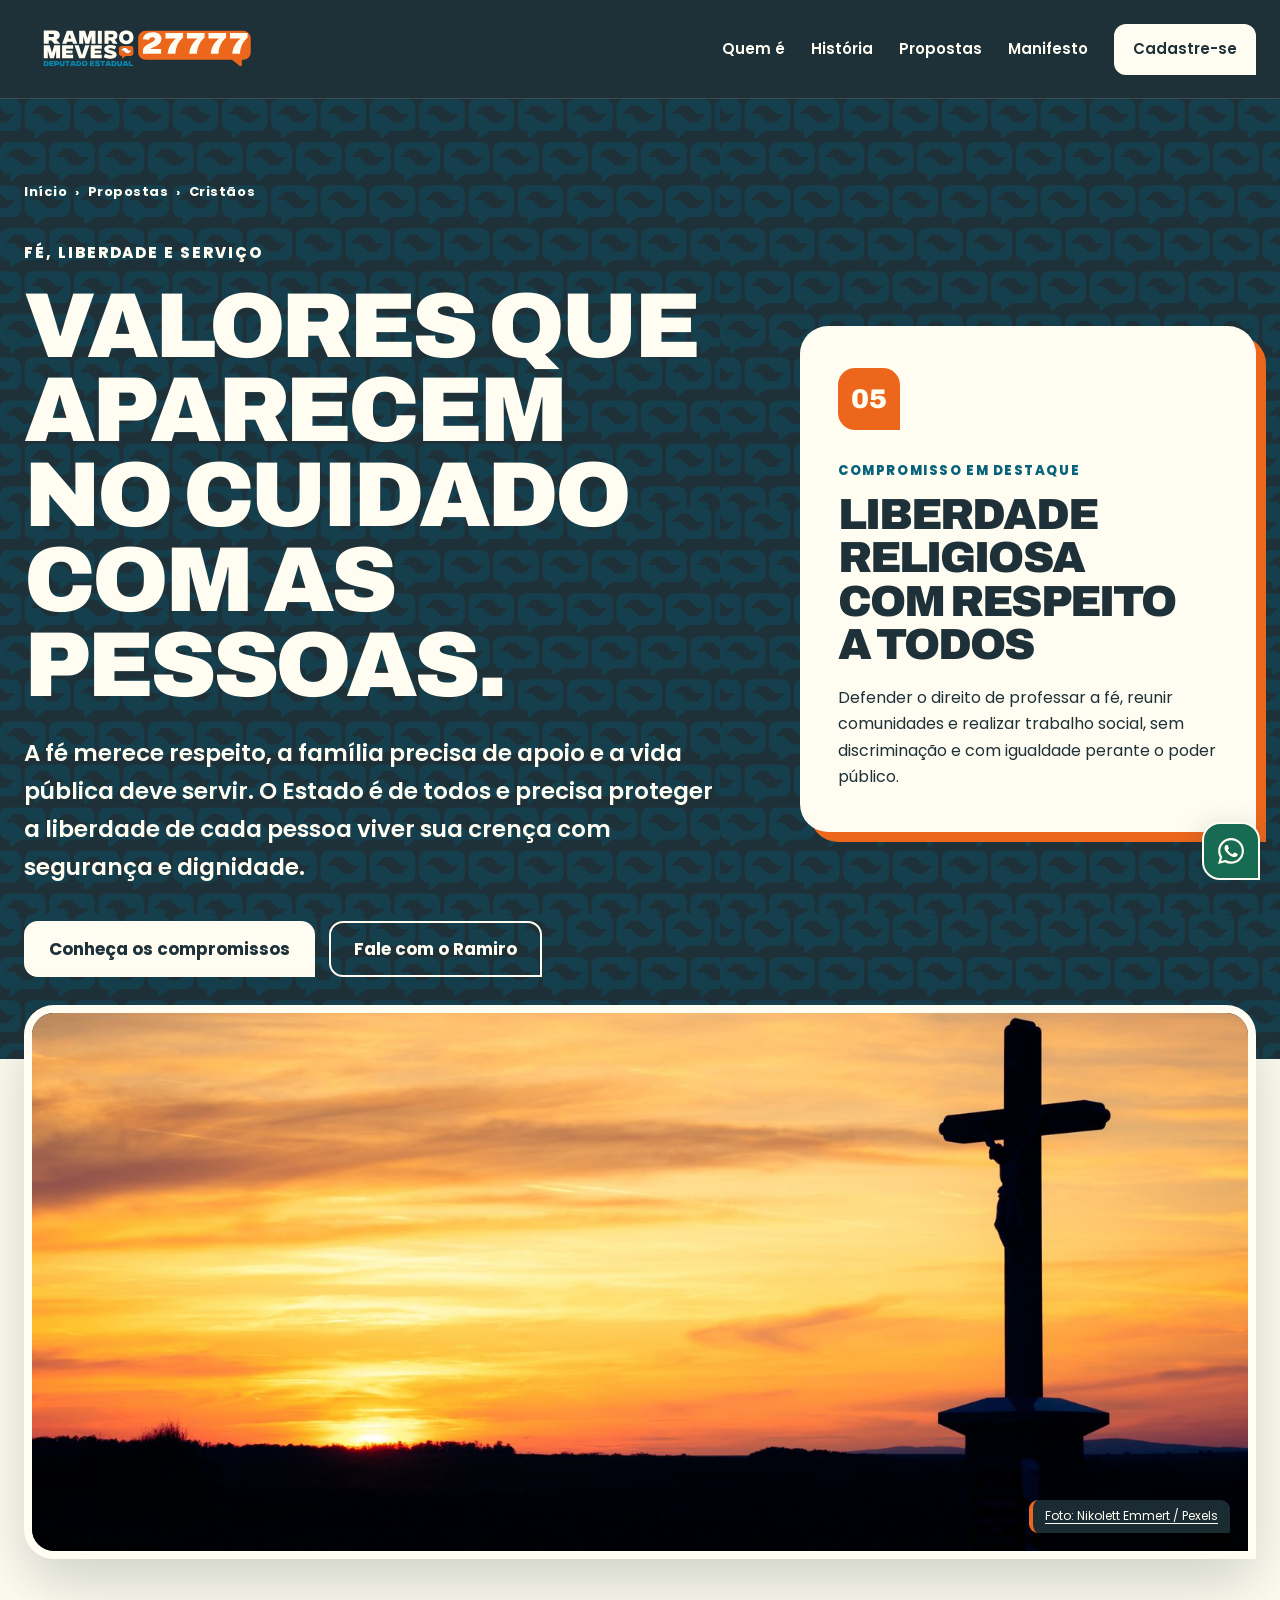
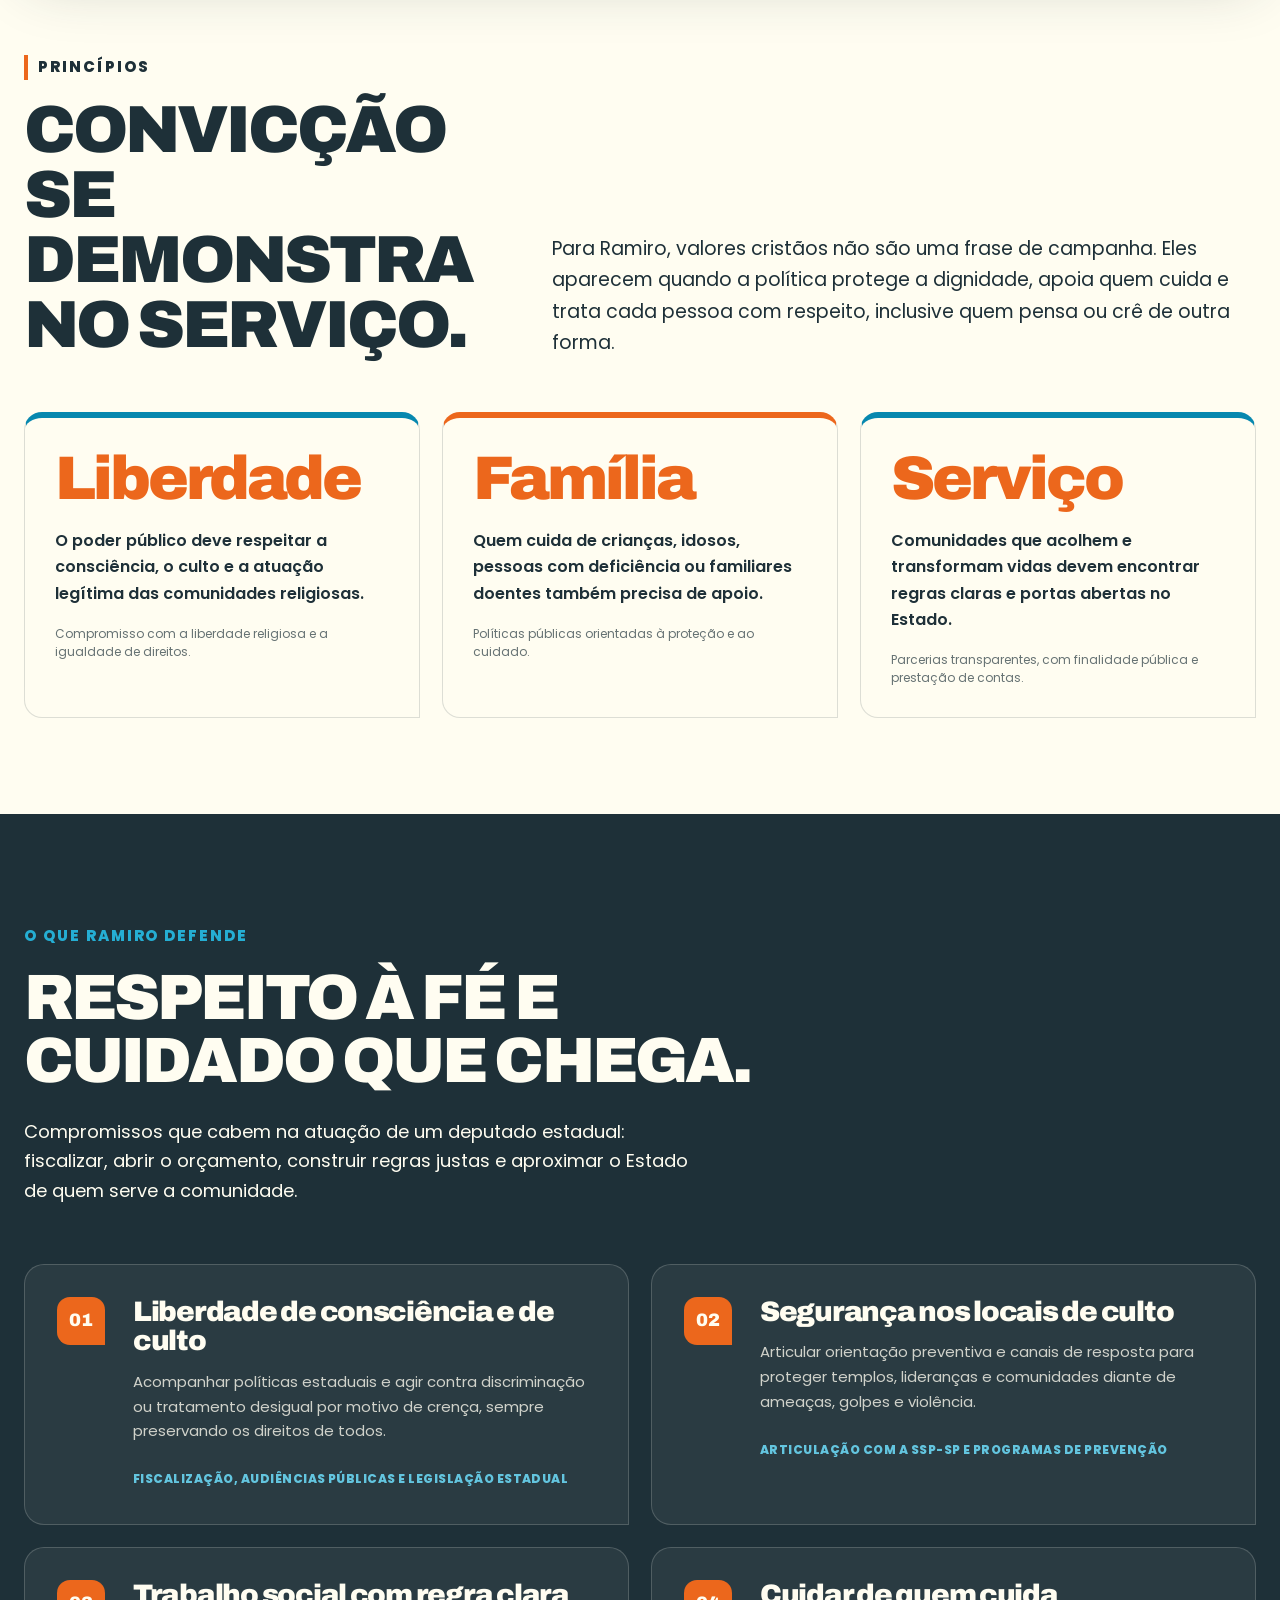
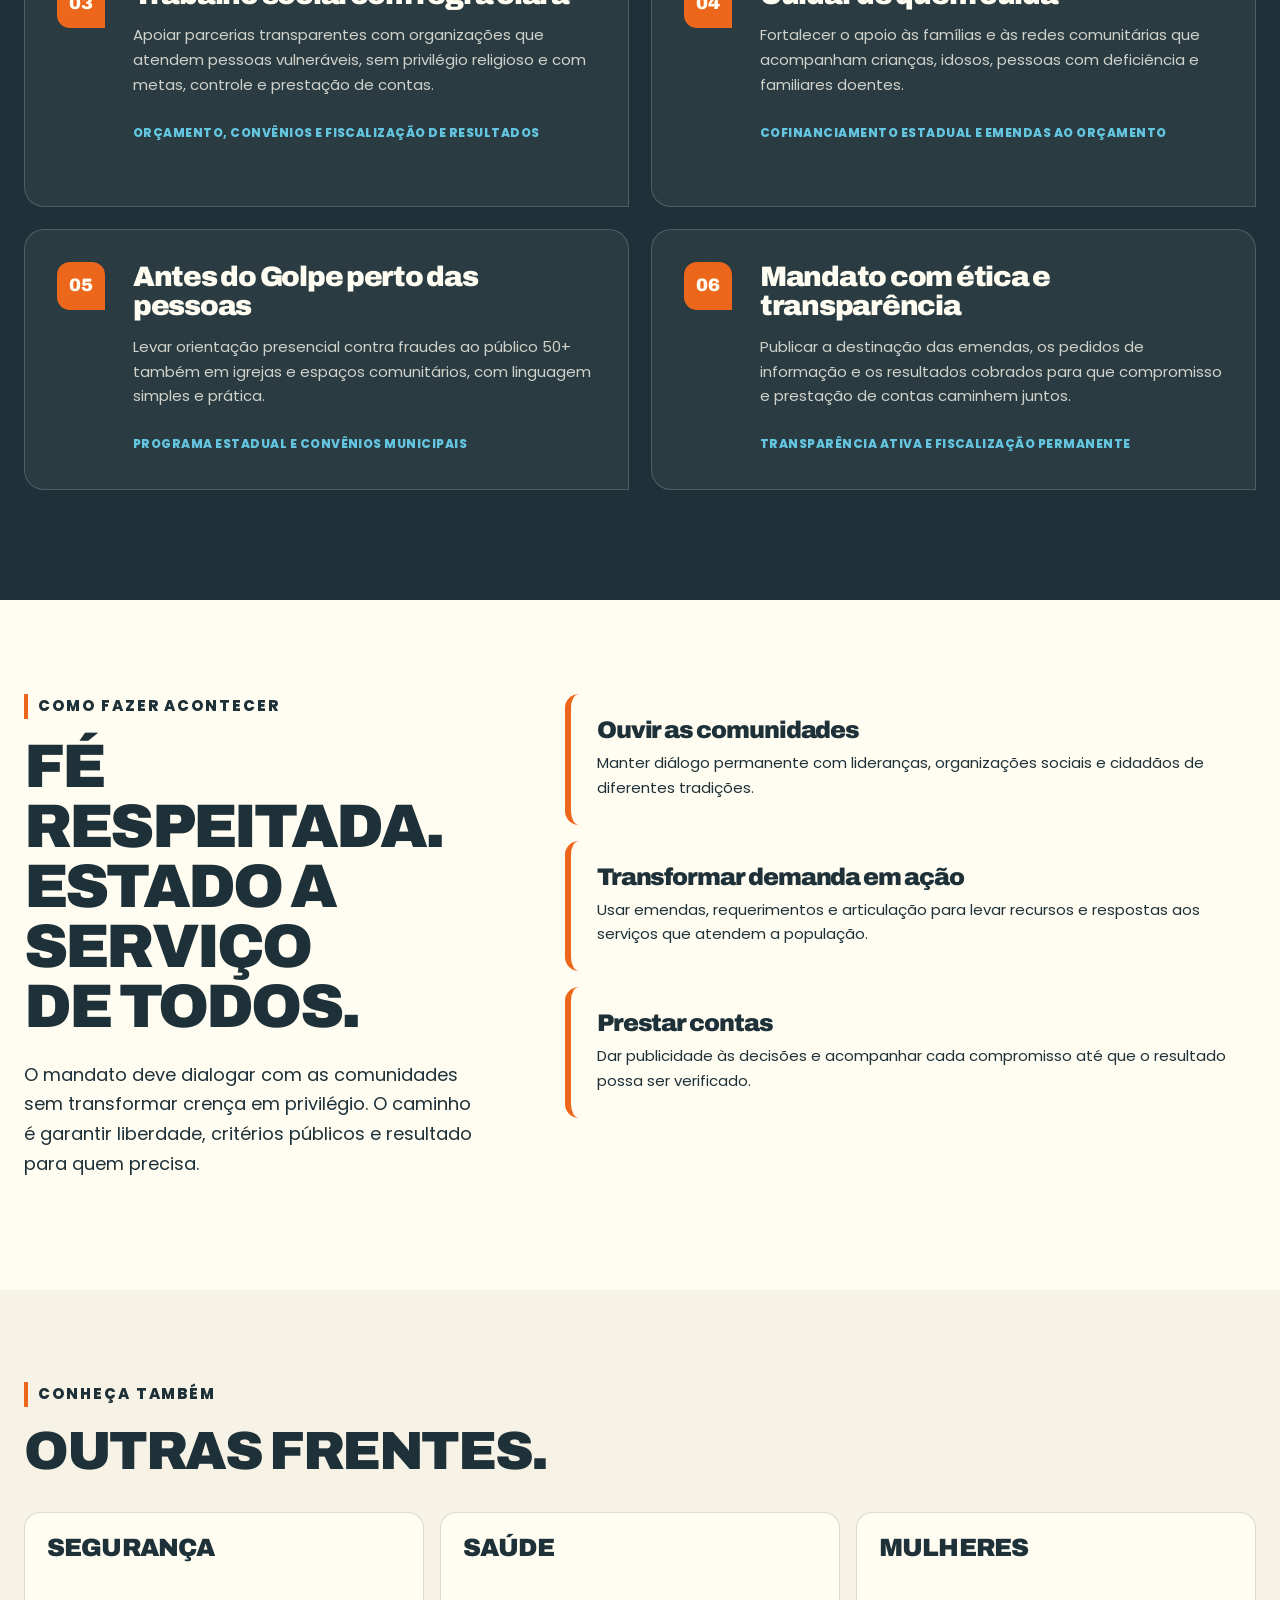
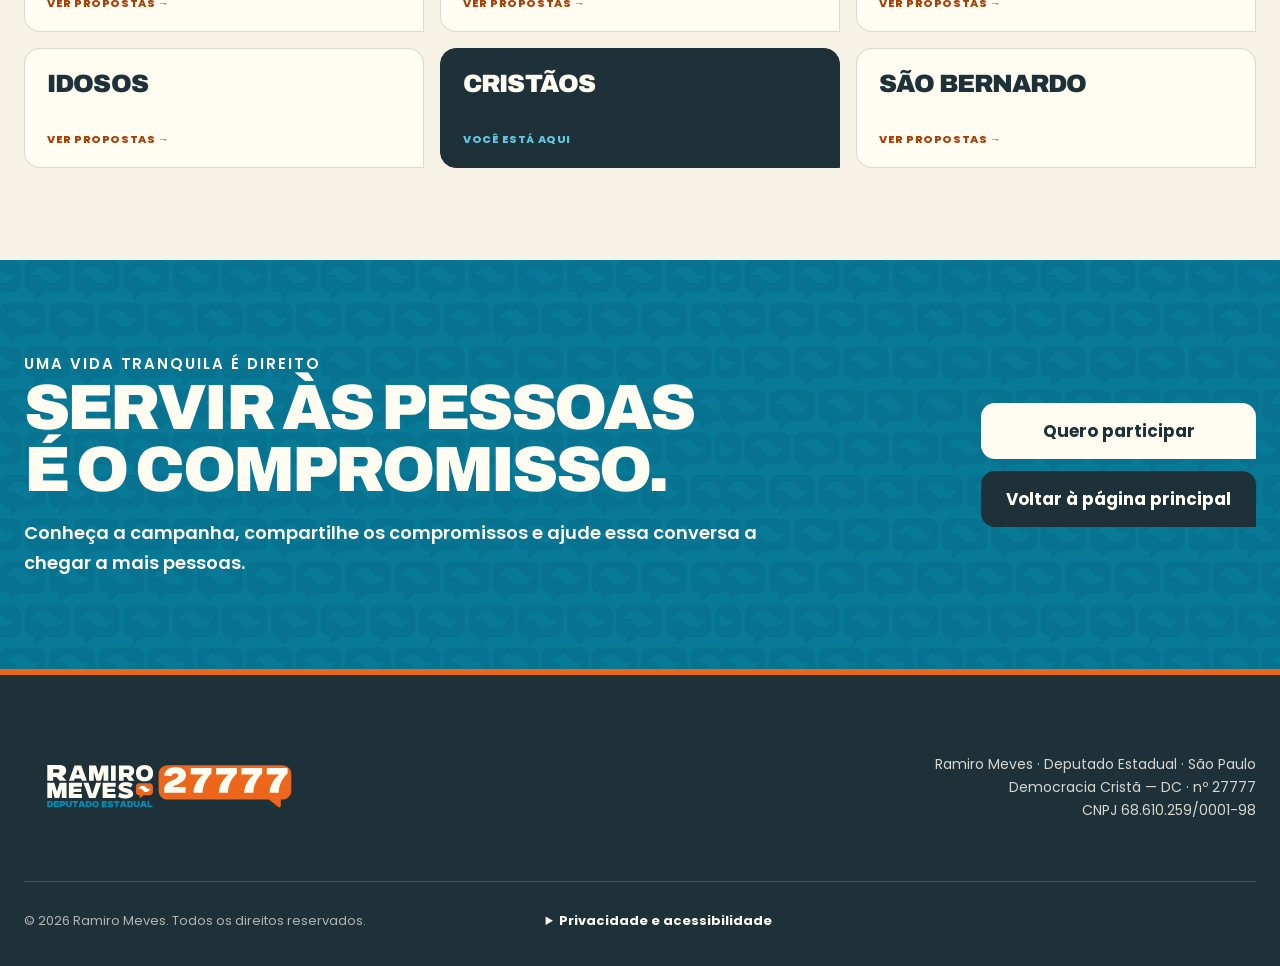
==== propostas/cristaos/index.html @ 78ecaa86 "feat: adiciona LPs tematicas com imagens" ====
<!DOCTYPE html>
<html lang="pt-BR" prefix="og: https://ogp.me/ns#">
<head>
  <meta charset="UTF-8">
  <meta name="viewport" content="width=device-width, initial-scale=1, viewport-fit=cover">
  <meta name="theme-color" content="#1E3038">

  <!-- Google Tag Manager -->
  <script>(function(w,d,s,l,i){w[l]=w[l]||[];w[l].push({'gtm.start':
  new Date().getTime(),event:'gtm.js'});var f=d.getElementsByTagName(s)[0],
  j=d.createElement(s),dl=l!='dataLayer'?'&l='+l:'';j.async=true;j.src=
  'https://www.googletagmanager.com/gtm.js?id='+i+dl;f.parentNode.insertBefore(j,f);
  })(window,document,'script','dataLayer','GTM-N5C7SF65');</script>
  <!-- End Google Tag Manager -->

  <title>Cristãos | Valores e propostas de Ramiro Meves 27777</title>
  <meta name="description" content="Conheça os compromissos de Ramiro Meves com a liberdade religiosa, a família, o trabalho social e uma vida pública guiada pelo serviço.">
  <meta name="author" content="Ramiro Meves">
  <meta name="robots" content="index, follow">
  <link rel="canonical" href="https://www.ramiromeves.com.br/propostas/cristaos/">

  <meta property="og:type" content="website">
  <meta property="og:locale" content="pt_BR">
  <meta property="og:site_name" content="Ramiro Meves 27777">
  <meta property="og:title" content="Cristãos | Valores e propostas de Ramiro Meves 27777">
  <meta property="og:description" content="Liberdade religiosa, respeito às famílias e compromisso com quem mais precisa.">
  <meta property="og:url" content="https://www.ramiromeves.com.br/propostas/cristaos/">

  <meta name="twitter:card" content="summary">
  <meta name="twitter:title" content="Cristãos | Valores e propostas de Ramiro Meves 27777">
  <meta name="twitter:description" content="Liberdade religiosa, respeito às famílias e compromisso com quem mais precisa.">

  <link rel="icon" href="../../favicon.ico" sizes="any">
  <link rel="stylesheet" href="../../style.css">
</head>
<body>
  <!-- Google Tag Manager (noscript) -->
  <noscript><iframe src="https://www.googletagmanager.com/ns.html?id=GTM-N5C7SF65" height="0" width="0" style="display:none;visibility:hidden"></iframe></noscript>
  <!-- End Google Tag Manager (noscript) -->

  <a class="skip-link" href="#conteudo">Ir para o conteúdo</a>

  <header class="site-header" data-header>
    <div class="site-header__inner">
      <a href="../../" class="site-brand" aria-label="Ramiro Meves 27777 — início"><img src="../../assets/icons/logo-horizontal-01.svg" alt="Ramiro Meves, Deputado Estadual, 27777" width="1350" height="540"></a>
      <nav class="site-nav" id="menu" aria-label="Navegação principal"><a href="../../#sobre">Quem é</a><a href="../../#trajetoria">História</a><a href="../../#propostas" aria-current="page">Propostas</a><a href="../../#manifesto">Manifesto</a><a class="site-nav__cta" href="../../#cadastro">Cadastre-se</a></nav>
      <button class="menu-toggle" type="button" aria-label="Abrir menu" aria-expanded="false" aria-controls="menu" data-menu-toggle><img src="../../assets/icons/menu.svg" alt="" width="24" height="24"></button>
    </div>
  </header>

  <main id="conteudo">
    <section class="topic-hero topic-hero--faith" aria-labelledby="page-title">
      <div class="topic-hero__inner">
        <div data-reveal>
          <nav class="breadcrumbs" aria-label="Navegação estrutural"><a href="../../">Início</a><span aria-hidden="true">›</span><a href="../../#propostas">Propostas</a><span aria-hidden="true">›</span><span aria-current="page">Cristãos</span></nav>
          <p class="eyebrow eyebrow--light">Fé, liberdade e serviço</p>
          <h1 id="page-title">Valores que aparecem no cuidado com as pessoas.</h1>
          <p class="topic-hero__lede">A fé merece respeito, a família precisa de apoio e a vida pública deve servir. O Estado é de todos e precisa proteger a liberdade de cada pessoa viver sua crença com segurança e dignidade.</p>
          <div class="topic-hero__actions"><a class="button button--cream" href="#propostas-do-tema">Conheça os compromissos</a><a class="button button--outline-light" href="https://wa.me/5511926202727?text=Ol%C3%A1%2C%20quero%20conhecer%20mais%20os%20compromissos%20do%20Ramiro%20com%20os%20crist%C3%A3os." target="_blank" rel="noopener">Fale com o Ramiro</a></div>
        </div>

        <aside class="topic-hero__featured" aria-label="Compromisso em destaque" data-reveal><span class="topic-hero__index">05</span><p class="topic-hero__featured-label">Compromisso em destaque</p><h2>Liberdade religiosa com respeito a todos</h2><p>Defender o direito de professar a fé, reunir comunidades e realizar trabalho social, sem discriminação e com igualdade perante o poder público.</p></aside>
      </div>
    </section>

    <section class="topic-photo" aria-label="Imagem sobre fé cristã">
      <figure class="topic-photo__frame" data-reveal>
        <img src="../../assets/images/lps/cristaos-cruz.jpg" alt="Silhueta de uma cruz simples diante do céu ao pôr do sol." width="1600" height="1067" loading="eager" fetchpriority="high" decoding="async">
        <figcaption><a href="https://www.pexels.com/photo/silhouette-of-a-cross-during-sunset-14166157/" target="_blank" rel="noopener">Foto: Nikolett Emmert / Pexels</a></figcaption>
      </figure>
    </section>

    <section class="topic-intro" aria-labelledby="principios-title">
      <div class="section-shell">
        <div class="topic-intro__heading" data-reveal><div><p class="eyebrow eyebrow--orange">Princípios</p><h2 id="principios-title">Convicção se demonstra no serviço.</h2></div><p>Para Ramiro, valores cristãos não são uma frase de campanha. Eles aparecem quando a política protege a dignidade, apoia quem cuida e trata cada pessoa com respeito, inclusive quem pensa ou crê de outra forma.</p></div>
        <div class="topic-facts">
          <article class="topic-fact" data-reveal><strong class="topic-fact__value">Liberdade</strong><p>O poder público deve respeitar a consciência, o culto e a atuação legítima das comunidades religiosas.</p><small>Compromisso com a liberdade religiosa e a igualdade de direitos.</small></article>
          <article class="topic-fact" data-reveal><strong class="topic-fact__value">Família</strong><p>Quem cuida de crianças, idosos, pessoas com deficiência ou familiares doentes também precisa de apoio.</p><small>Políticas públicas orientadas à proteção e ao cuidado.</small></article>
          <article class="topic-fact" data-reveal><strong class="topic-fact__value">Serviço</strong><p>Comunidades que acolhem e transformam vidas devem encontrar regras claras e portas abertas no Estado.</p><small>Parcerias transparentes, com finalidade pública e prestação de contas.</small></article>
        </div>
      </div>
    </section>

    <section class="topic-proposals" id="propostas-do-tema" aria-labelledby="propostas-title">
      <div class="section-shell">
        <div class="section-heading section-heading--light" data-reveal><p class="eyebrow eyebrow--blue">O que Ramiro defende</p><h2 id="propostas-title">Respeito à fé e cuidado que chega.</h2><p>Compromissos que cabem na atuação de um deputado estadual: fiscalizar, abrir o orçamento, construir regras justas e aproximar o Estado de quem serve a comunidade.</p></div>
        <ol class="topic-actions">
          <li class="topic-action" data-reveal><span class="topic-action__number">01</span><div><h3>Liberdade de consciência e de culto</h3><p>Acompanhar políticas estaduais e agir contra discriminação ou tratamento desigual por motivo de crença, sempre preservando os direitos de todos.</p><span class="topic-action__instrument">Fiscalização, audiências públicas e legislação estadual</span></div></li>
          <li class="topic-action" data-reveal><span class="topic-action__number">02</span><div><h3>Segurança nos locais de culto</h3><p>Articular orientação preventiva e canais de resposta para proteger templos, lideranças e comunidades diante de ameaças, golpes e violência.</p><span class="topic-action__instrument">Articulação com a SSP-SP e programas de prevenção</span></div></li>
          <li class="topic-action" data-reveal><span class="topic-action__number">03</span><div><h3>Trabalho social com regra clara</h3><p>Apoiar parcerias transparentes com organizações que atendem pessoas vulneráveis, sem privilégio religioso e com metas, controle e prestação de contas.</p><span class="topic-action__instrument">Orçamento, convênios e fiscalização de resultados</span></div></li>
          <li class="topic-action" data-reveal><span class="topic-action__number">04</span><div><h3>Cuidar de quem cuida</h3><p>Fortalecer o apoio às famílias e às redes comunitárias que acompanham crianças, idosos, pessoas com deficiência e familiares doentes.</p><span class="topic-action__instrument">Cofinanciamento estadual e emendas ao orçamento</span></div></li>
          <li class="topic-action" data-reveal><span class="topic-action__number">05</span><div><h3>Antes do Golpe perto das pessoas</h3><p>Levar orientação presencial contra fraudes ao público 50+ também em igrejas e espaços comunitários, com linguagem simples e prática.</p><span class="topic-action__instrument">Programa estadual e convênios municipais</span></div></li>
          <li class="topic-action" data-reveal><span class="topic-action__number">06</span><div><h3>Mandato com ética e transparência</h3><p>Publicar a destinação das emendas, os pedidos de informação e os resultados cobrados para que compromisso e prestação de contas caminhem juntos.</p><span class="topic-action__instrument">Transparência ativa e fiscalização permanente</span></div></li>
        </ol>
      </div>
    </section>

    <section class="topic-method" aria-labelledby="metodo-title">
      <div class="section-shell topic-method__grid">
        <div data-reveal><p class="eyebrow eyebrow--orange">Como fazer acontecer</p><h2 id="metodo-title">Fé respeitada. Estado a serviço de todos.</h2><p>O mandato deve dialogar com as comunidades sem transformar crença em privilégio. O caminho é garantir liberdade, critérios públicos e resultado para quem precisa.</p></div>
        <div class="topic-method__steps"><article data-reveal><h3>Ouvir as comunidades</h3><p>Manter diálogo permanente com lideranças, organizações sociais e cidadãos de diferentes tradições.</p></article><article data-reveal><h3>Transformar demanda em ação</h3><p>Usar emendas, requerimentos e articulação para levar recursos e respostas aos serviços que atendem a população.</p></article><article data-reveal><h3>Prestar contas</h3><p>Dar publicidade às decisões e acompanhar cada compromisso até que o resultado possa ser verificado.</p></article></div>
      </div>
    </section>

    <section class="topic-nav" aria-labelledby="outros-temas-title"><div class="section-shell"><div class="topic-nav__heading" data-reveal><div><p class="eyebrow eyebrow--orange">Conheça também</p><h2 id="outros-temas-title">Outras frentes.</h2></div></div><nav class="topic-nav__grid" aria-label="Outras páginas de propostas"><a href="../seguranca/">Segurança</a><a href="../saude/">Saúde</a><a href="../mulheres/">Mulheres</a><a href="../idosos/">Idosos</a><span class="topic-nav__current" aria-current="page">Cristãos</span><a href="../sao-bernardo/">São Bernardo</a></nav></div></section>

    <section class="topic-cta" aria-labelledby="cta-title"><div class="section-shell topic-cta__inner"><div data-reveal><p class="eyebrow eyebrow--light">Uma vida tranquila é direito</p><h2 id="cta-title">Servir às pessoas é o compromisso.</h2><p>Conheça a campanha, compartilhe os compromissos e ajude essa conversa a chegar a mais pessoas.</p></div><div class="topic-cta__actions" data-reveal><a class="button button--cream" href="../../#cadastro">Quero participar</a><a class="button button--outline-light" href="../../#propostas">Voltar à página principal</a></div></div></section>
  </main>

  <a class="whatsapp-float" href="https://wa.me/5511926202727?text=Ol%C3%A1%2C%20quero%20conhecer%20mais%20as%20propostas%20do%20Ramiro%20Meves." target="_blank" rel="noopener" aria-label="Falar com Ramiro Meves pelo WhatsApp"><img src="../../assets/icons/whatsapp-creme.svg" alt="" width="26" height="26"><span>Fale com o Ramiro</span></a>

  <footer class="site-footer"><div class="section-shell site-footer__top"><img src="../../assets/icons/logo-horizontal-01.svg" alt="Ramiro Meves 27777" width="1350" height="540" loading="lazy"><div><p>Ramiro Meves · Deputado Estadual · São Paulo</p><p>Democracia Cristã — DC · nº 27777</p><p>CNPJ 68.610.259/0001-98</p></div></div><div class="section-shell site-footer__bottom"><p>© <span data-year>2026</span> Ramiro Meves. Todos os direitos reservados.</p><details id="privacidade"><summary>Privacidade e acessibilidade</summary><p>Links de WhatsApp e redes sociais levam a serviços externos. Para falar com a campanha, corrigir seus dados ou pedir descadastro, escreva para <a href="mailto:contato@ramiromeves.com.br">contato@ramiromeves.com.br</a>.</p><p>O site foi desenvolvido para navegação por teclado, leitores de tela e ampliação de texto.</p></details></div></footer>

  <script src="../../script.js" defer></script>
</body>
</html>
---- style.css ----
@font-face {
  font-family: 'Archivo';
  src: url('assets/fonts/archivo-800-900-latin.woff2') format('woff2');
  font-weight: 800 900;
  font-style: normal;
  font-display: swap;
}

@font-face {
  font-family: 'Poppins';
  src: url('assets/fonts/poppins-400-latin.woff2') format('woff2');
  font-weight: 400;
  font-style: normal;
  font-display: swap;
}

@font-face {
  font-family: 'Poppins';
  src: url('assets/fonts/poppins-500-latin.woff2') format('woff2');
  font-weight: 500;
  font-style: normal;
  font-display: swap;
}

@font-face {
  font-family: 'Poppins';
  src: url('assets/fonts/poppins-600-latin.woff2') format('woff2');
  font-weight: 600;
  font-style: normal;
  font-display: swap;
}

@font-face {
  font-family: 'Poppins';
  src: url('assets/fonts/poppins-700-latin.woff2') format('woff2');
  font-weight: 700;
  font-style: normal;
  font-display: swap;
}

@font-face {
  font-family: 'Poppins';
  src: url('assets/fonts/poppins-800-latin.woff2') format('woff2');
  font-weight: 800;
  font-style: normal;
  font-display: swap;
}

:root {
  --orange: #EC671C;
  --blue: #0788AF;
  --slate: #1E3038;
  --cream: #FFFDF1;
  --white: #FFFDF1;
  --shell: 1240px;
  --header-height: 76px;
  --shadow-hard: 8px 8px 0 rgba(30, 48, 56, .12);
}

*,
*::before,
*::after {
  box-sizing: border-box;
}

html {
  scroll-behavior: smooth;
  scroll-padding-top: calc(var(--header-height) + 20px);
}

body {
  margin: 0;
  color: var(--slate);
  background: var(--cream);
  font-family: 'Poppins', system-ui, sans-serif;
  font-size: 18px;
  line-height: 1.65;
  -webkit-font-smoothing: antialiased;
  text-rendering: optimizeLegibility;
}

body.menu-open {
  overflow: hidden;
}

img {
  display: block;
  max-width: 100%;
  height: auto;
}

a {
  color: inherit;
  text-decoration: none;
}

button,
summary {
  font: inherit;
}

button,
a,
summary {
  -webkit-tap-highlight-color: transparent;
}

:focus-visible {
  outline: 3px solid var(--orange);
  outline-offset: 4px;
}

.skip-link {
  position: fixed;
  z-index: 1000;
  top: 12px;
  left: 12px;
  padding: 10px 16px;
  color: var(--cream);
  background: var(--slate);
  transform: translateY(-160%);
}

.skip-link:focus {
  transform: translateY(0);
}

.section-shell {
  width: min(100% - 48px, var(--shell));
  margin-inline: auto;
}

.section {
  padding-block: 112px;
}

h1,
h2,
h3,
p {
  margin-top: 0;
}

h1,
h2,
h3 {
  font-family: 'Archivo', sans-serif;
  font-weight: 900;
  letter-spacing: -.045em;
}

h2 {
  max-width: 880px;
  margin-bottom: 24px;
  font-size: clamp(42px, 5vw, 72px);
  line-height: .98;
  text-transform: uppercase;
  text-wrap: balance;
}

h3 {
  font-size: clamp(25px, 2.4vw, 36px);
  line-height: 1.05;
}

.eyebrow {
  margin-bottom: 18px;
  font-size: 15px;
  font-weight: 800;
  letter-spacing: .13em;
  text-transform: uppercase;
}

.eyebrow--orange {
  width: fit-content;
  padding-left: 10px;
  color: var(--slate);
  border-left: 4px solid var(--orange);
}
.eyebrow--blue { color: #25AED3; }
.eyebrow--dark { color: var(--slate); }
.eyebrow--light { color: var(--cream); }

.button {
  display: inline-flex;
  min-height: 56px;
  align-items: center;
  justify-content: center;
  padding: 13px 23px;
  border: 2px solid;
  border-radius: 14px 14px 0 14px;
  font-size: 17px;
  font-weight: 700;
  line-height: 1.3;
  text-align: center;
  transition: transform .2s ease, color .2s ease, background-color .2s ease;
}

.button:hover,
.button:focus-visible { transform: translateY(-2px); }

.button--cream {
  color: var(--slate);
  background: var(--cream);
  border-color: var(--cream);
}

.button--cream:hover,
.button--cream:focus-visible {
  color: var(--cream);
  background: var(--slate);
}

.button--outline-light {
  color: var(--cream);
  background: var(--slate);
  border-color: var(--slate);
}

.button--outline-light:hover,
.button--outline-light:focus-visible {
  color: var(--slate);
  background: var(--cream);
}

.site-header {
  position: sticky;
  top: 0;
  z-index: 100;
  color: var(--cream);
  background: var(--slate);
  border-bottom: 1px solid rgba(255, 253, 241, .14);
}

.site-header__inner {
  width: min(100% - 48px, var(--shell));
  min-height: var(--header-height);
  margin-inline: auto;
  display: flex;
  align-items: center;
  justify-content: space-between;
  gap: 32px;
}

.site-brand {
  display: block;
  flex: 0 0 auto;
}

.site-brand img {
  width: 246px;
  height: auto;
}

.site-nav {
  display: flex;
  align-items: center;
  gap: 26px;
}

.site-nav > a {
  color: var(--cream);
  font-size: 15px;
  font-weight: 600;
}

.site-nav > a:not(.site-nav__cta):hover,
.site-nav > a:not(.site-nav__cta):focus-visible {
  text-decoration: underline;
  text-decoration-color: var(--orange);
  text-underline-offset: 7px;
}

.site-nav .site-nav__cta {
  padding: 11px 17px;
  color: var(--slate);
  background: var(--cream);
  border: 2px solid var(--cream);
  border-radius: 12px 12px 0 12px;
}

.site-nav .site-nav__cta:hover,
.site-nav .site-nav__cta:focus-visible {
  color: var(--cream);
  background: transparent;
}

.menu-toggle {
  display: none;
  width: 48px;
  height: 48px;
  place-items: center;
  color: var(--cream);
  background: transparent;
  border: 1px solid rgba(255, 253, 241, .42);
  border-radius: 12px;
  cursor: pointer;
}

.menu-toggle img {
  width: 26px;
  filter: brightness(0) invert(1);
}

.campaign-hero {
  position: relative;
  min-height: calc(100svh - var(--header-height));
  overflow: hidden;
  color: var(--cream);
  background-color: var(--blue);
  isolation: isolate;
}

.campaign-hero::before,
.vote::before {
  content: '';
  position: absolute;
  inset: 0;
  z-index: -1;
  background-image: url('assets/images/padrao-baloes.svg');
  background-size: 720px auto;
  filter: brightness(.8);
  opacity: .32;
}

.campaign-hero__inner {
  width: min(100% - 48px, var(--shell));
  min-height: calc(100svh - var(--header-height));
  margin-inline: auto;
  display: grid;
  grid-template-columns: minmax(0, .98fr) minmax(440px, .82fr);
  align-items: center;
  gap: 32px;
}

.campaign-hero__content {
  position: relative;
  z-index: 2;
  padding-block: 72px;
}

.campaign-kicker {
  width: fit-content;
  margin-bottom: 20px;
  padding: 8px 14px;
  color: var(--cream);
  background: var(--slate);
  border-radius: 999px;
  font-size: 15px;
  font-weight: 700;
  letter-spacing: .12em;
  text-transform: uppercase;
}

.campaign-hero h1 {
  max-width: 780px;
  margin-bottom: 0;
  color: var(--cream);
  font-size: clamp(50px, 6.6vw, 92px);
  line-height: .93;
  text-transform: uppercase;
  text-wrap: balance;
}

.campaign-hero__lede {
  max-width: 590px;
  margin: 28px 0 0;
  color: var(--cream);
  font-size: clamp(19px, 1.7vw, 22px);
  font-weight: 700;
  line-height: 1.5;
}

.campaign-hero__actions {
  display: flex;
  flex-wrap: wrap;
  gap: 14px;
  margin-top: 32px;
}

.campaign-hero__proof {
  display: flex;
  gap: 32px;
  margin-top: 40px;
  width: fit-content;
  padding: 18px 22px;
  background: var(--slate);
  border-left: 5px solid var(--orange);
  border-radius: 14px 14px 0 14px;
}

.campaign-hero__proof p { margin: 0; }
.campaign-hero__proof strong,
.campaign-hero__proof span { display: block; }

.campaign-hero__proof strong {
  color: var(--cream);
  font-size: 17px;
  font-weight: 700;
}

.campaign-hero__proof span {
  color: var(--cream);
  font-size: 13px;
}

.campaign-hero__visual {
  position: relative;
  align-self: stretch;
  min-height: 690px;
}

.campaign-hero__lockup {
  position: absolute;
  z-index: 2;
  right: 18px;
  bottom: 110px;
  width: min(78%, 380px);
}

.campaign-hero__photo {
  position: absolute;
  z-index: 1;
  right: -38px;
  bottom: 0;
  width: min(112%, 620px);
  max-width: none;
  height: auto;
}

.campaign-hero__date {
  position: absolute;
  z-index: 3;
  right: 8px;
  bottom: 32px;
  margin: 0;
  padding: 12px 18px;
  color: var(--cream);
  background: var(--slate);
  border-left: 6px solid var(--orange);
  line-height: 1.35;
}

.campaign-hero__date strong,
.campaign-hero__date span { display: block; }
.campaign-hero__date strong { font-size: 16px; }
.campaign-hero__date span { font-size: 14px; }

.rights {
  padding-block: 78px;
  background: var(--cream);
  border-bottom: 1px solid rgba(30, 48, 56, .12);
}

.rights__grid {
  display: grid;
  grid-template-columns: .85fr 1.15fr;
  gap: 76px;
  align-items: center;
}

.rights__intro h2 {
  margin-bottom: 20px;
  font-size: clamp(38px, 4.2vw, 62px);
}

.rights__intro p:last-child {
  max-width: 58ch;
  margin-bottom: 0;
}

.rights__equation {
  padding: 34px 38px;
  color: var(--cream);
  background: var(--slate);
  border-radius: 24px 24px 0 24px;
  box-shadow: var(--shadow-hard);
}

.rights__equation p {
  display: flex;
  gap: 18px;
  align-items: baseline;
  margin-bottom: 10px;
  font-family: 'Archivo', sans-serif;
  font-size: clamp(26px, 3.2vw, 45px);
  font-weight: 900;
  line-height: 1.05;
  letter-spacing: -.04em;
  text-transform: uppercase;
}

.rights__equation p:last-child { margin-bottom: 0; }

.rights__equation span {
  color: var(--orange);
  font-size: 1.25em;
}

.rights__equation .rights__result {
  margin-top: 18px;
  padding-top: 20px;
  color: var(--cream);
  border-top: 4px solid var(--blue);
}

.capture {
  position: relative;
  overflow: hidden;
  color: var(--cream);
  background: var(--blue);
  isolation: isolate;
}

.capture::before {
  content: '';
  position: absolute;
  inset: 0;
  z-index: -1;
  background-image: url('assets/images/padrao-baloes.svg');
  background-size: 720px auto;
  filter: brightness(.75);
  opacity: .22;
}

.capture__grid {
  display: grid;
  grid-template-columns: minmax(0, .8fr) minmax(520px, 1.2fr);
  gap: 78px;
  align-items: start;
}

.capture__intro {
  position: sticky;
  top: calc(var(--header-height) + 42px);
}

.capture__intro h2 {
  color: var(--cream);
  font-size: clamp(42px, 5vw, 68px);
}

.capture__intro > p:last-of-type {
  max-width: 48ch;
  color: var(--cream);
  font-size: 20px;
  font-weight: 600;
}

.capture__benefits {
  display: grid;
  gap: 12px;
  margin: 32px 0 0;
  padding: 0;
  list-style: none;
}

.capture__benefits li {
  position: relative;
  padding-left: 30px;
  color: var(--cream);
  font-size: 15px;
  font-weight: 600;
}

.capture__benefits li::before {
  content: '';
  position: absolute;
  top: .55em;
  left: 0;
  width: 13px;
  height: 13px;
  background: var(--orange);
  border-radius: 4px 4px 0 4px;
}

.capture__card {
  padding: 42px;
  color: var(--slate);
  background: var(--cream);
  border-radius: 28px 28px 0 28px;
  box-shadow: 10px 10px 0 rgba(30, 48, 56, .2);
}

.lead-form {
  position: relative;
}

.lead-form fieldset {
  min-width: 0;
  margin: 0;
  padding: 0;
  border: 0;
}

.lead-form legend,
.lead-form__success h3 {
  margin: 0 0 10px;
  color: var(--slate);
  font-family: 'Archivo', sans-serif;
  font-size: clamp(28px, 3vw, 38px);
  font-weight: 900;
  line-height: 1.05;
  letter-spacing: -.04em;
}

.lead-form__step > p {
  max-width: 58ch;
  margin-bottom: 28px;
  font-size: 15px;
}

.lead-form__progress {
  display: grid;
  grid-template-columns: auto minmax(90px, 1fr);
  gap: 16px;
  align-items: center;
  margin-bottom: 30px;
  color: var(--slate);
  font-size: 13px;
  font-weight: 800;
  letter-spacing: .08em;
  text-transform: uppercase;
}

.lead-form__progress-bar {
  display: block;
  height: 6px;
  overflow: hidden;
  background: rgba(30, 48, 56, .14);
  border-radius: 999px;
}

.lead-form__progress-bar i {
  display: block;
  width: 50%;
  height: 100%;
  background: var(--orange);
  border-radius: inherit;
  transition: width .28s ease;
}

.lead-form__fields {
  display: grid;
  gap: 18px;
}

.lead-form__fields--two-columns {
  grid-template-columns: repeat(2, minmax(0, 1fr));
}

.form-field {
  display: grid;
  gap: 8px;
  margin-bottom: 18px;
}

.form-field > span {
  color: var(--slate);
  font-size: 14px;
  font-weight: 800;
}

.form-field input {
  width: 100%;
  min-height: 54px;
  padding: 12px 14px;
  color: var(--slate);
  background: #fff;
  border: 2px solid rgba(30, 48, 56, .25);
  border-radius: 12px 12px 0 12px;
  font: inherit;
  font-size: 16px;
  transition: border-color .2s ease, box-shadow .2s ease;
}

.form-field input::placeholder { color: rgba(30, 48, 56, .56); }

.form-field input:hover { border-color: rgba(30, 48, 56, .5); }

.form-field input:focus {
  outline: 0;
  border-color: var(--orange);
  box-shadow: 0 3px 0 var(--orange);
}

.form-field input[aria-invalid="true"] {
  border-color: #B42318;
}

.form-field small {
  color: rgba(30, 48, 56, .72);
  font-size: 12px;
}

.consent-field {
  display: grid;
  grid-template-columns: 22px minmax(0, 1fr);
  gap: 12px;
  align-items: start;
  margin: 6px 0 26px;
  cursor: pointer;
}

.consent-field input {
  width: 21px;
  height: 21px;
  margin: 3px 0 0;
  accent-color: var(--orange);
}

.consent-field span {
  font-size: 13px;
  line-height: 1.55;
}

.consent-field a {
  color: var(--slate);
  font-weight: 800;
  text-decoration: underline;
  text-decoration-color: var(--orange);
  text-underline-offset: 3px;
}

.lead-form__primary {
  width: 100%;
  color: var(--cream);
  background: var(--slate);
  border-color: var(--slate);
  cursor: pointer;
}

.lead-form__primary:hover,
.lead-form__primary:focus-visible {
  color: var(--slate);
  background: var(--orange);
  border-color: var(--orange);
}

.lead-form__primary:disabled {
  cursor: wait;
  opacity: .62;
  transform: none;
}

.lead-form__actions {
  display: grid;
  gap: 12px;
  margin-top: 8px;
}

.lead-form__skip {
  min-height: 48px;
  padding: 8px 16px;
  color: var(--slate);
  background: transparent;
  border: 0;
  cursor: pointer;
  font-size: 14px;
  font-weight: 700;
  text-decoration: underline;
  text-decoration-color: var(--orange);
  text-underline-offset: 4px;
}

.lead-form__status {
  min-height: 24px;
  margin: 14px 0 0;
  color: #8A241B;
  font-size: 13px;
  font-weight: 700;
}

.lead-form__status.is-info { color: var(--slate); }

.lead-form__success {
  padding: 10px 0;
  text-align: center;
}

.lead-form__success > span {
  display: grid;
  width: 58px;
  height: 58px;
  margin: 0 auto 22px;
  place-items: center;
  color: var(--cream);
  background: #176B52;
  border-radius: 18px 18px 0 18px;
  font-size: 30px;
  font-weight: 800;
}

.lead-form__success p {
  max-width: 45ch;
  margin: 0 auto;
  font-size: 16px;
}

.lead-form__honeypot {
  position: absolute !important;
  width: 1px !important;
  height: 1px !important;
  padding: 0 !important;
  margin: -1px !important;
  overflow: hidden !important;
  clip: rect(0, 0, 0, 0) !important;
  white-space: nowrap !important;
  border: 0 !important;
}

.about { background: var(--cream); }

.about__grid {
  display: grid;
  grid-template-columns: minmax(320px, .82fr) minmax(0, 1.18fr);
  gap: 80px;
  align-items: center;
}

.about__portrait { position: relative; }

.about__portrait picture {
  display: block;
  overflow: hidden;
  aspect-ratio: 4 / 5;
  background: var(--white);
  border-radius: 28px 28px 0 28px;
  box-shadow: var(--shadow-hard);
}

.about__portrait img {
  width: 100%;
  height: 100%;
  object-fit: cover;
  object-position: 50% 24%;
}

.about__portrait > p {
  position: absolute;
  right: 0;
  bottom: 0;
  width: calc(100% - 36px);
  margin: 0;
  padding: 18px 22px;
  color: var(--cream);
  background: var(--slate);
  border-left: 6px solid var(--orange);
  border-radius: 16px 16px 0 16px;
  line-height: 1.35;
}

.about__portrait strong,
.about__portrait span { display: block; }
.about__portrait strong { font-size: 17px; }

.about__portrait span {
  margin-top: 4px;
  font-size: 14px;
}

.about__content h2 { margin-bottom: 30px; }
.about__content > p { max-width: 66ch; }

.about__lead {
  font-size: 21px;
  font-weight: 600;
}

.about__content blockquote {
  margin: 34px 0 0;
  padding: 20px 24px;
  color: var(--slate);
  background: var(--white);
  border-left: 6px solid var(--orange);
  font-size: 20px;
  font-weight: 700;
}

.history {
  color: var(--cream);
  background: var(--slate);
}

.section-heading {
  max-width: 850px;
  margin-bottom: 58px;
}

.section-heading > p:last-child {
  max-width: 62ch;
  margin-bottom: 0;
}

.section-heading--light h2,
.section-heading--light > p:last-child { color: var(--cream); }

.history__list {
  display: grid;
  grid-template-columns: repeat(4, 1fr);
  gap: 0;
  margin: 0;
  padding: 0;
  list-style: none;
  border-top: 1px solid rgba(255, 253, 241, .28);
}

.history__list li {
  min-width: 0;
  padding: 36px 26px 0;
  border-left: 1px solid rgba(255, 253, 241, .28);
}

.history__list li:last-child { border-right: 1px solid rgba(255, 253, 241, .28); }

.history__list > li > span {
  display: grid;
  width: 44px;
  height: 44px;
  margin-bottom: 24px;
  place-items: center;
  color: var(--cream);
  background: var(--orange);
  border-radius: 12px 12px 0 12px;
  font-size: 19px;
  font-weight: 800;
}

.history__period {
  margin-bottom: 10px;
  color: #43B8D8;
  font-size: 14px;
  font-weight: 800;
  letter-spacing: .1em;
  text-transform: uppercase;
}

.history__list h3 {
  margin-bottom: 16px;
  color: var(--cream);
  font-size: 27px;
}

.history__list p:last-child {
  margin-bottom: 0;
  color: rgba(255, 253, 241, .8);
  font-size: 16px;
}

.proposals { background: var(--cream); }

.proposal-grid {
  display: grid;
  grid-template-columns: repeat(2, minmax(0, 1fr));
  gap: 24px;
}

.proposal-card {
  min-height: 480px;
  padding: 40px;
  background: var(--white);
  border: 1px solid rgba(30, 48, 56, .16);
  border-radius: 24px 24px 0 24px;
}

.proposal-card--dark {
  color: var(--cream);
  background: var(--slate);
  border-color: var(--slate);
}

.proposal-card--accent { border: 4px solid var(--orange); }

.proposal-card__number {
  margin-bottom: 16px;
  color: var(--orange);
  font-family: 'Archivo', sans-serif;
  font-size: 50px;
  font-weight: 900;
  line-height: 1;
}

.proposal-card__tag {
  width: fit-content;
  margin-bottom: 20px;
  padding: 6px 11px;
  color: var(--slate);
  background: var(--cream);
  border: 2px solid var(--blue);
  border-radius: 999px;
  font-size: 13px;
  font-weight: 800;
  letter-spacing: .1em;
  text-transform: uppercase;
}

.proposal-card--dark .proposal-card__tag {
  color: var(--slate);
  background: var(--cream);
}

.proposal-card h3 {
  max-width: 16ch;
  margin-bottom: 28px;
}

.proposal-card--dark h3 { color: var(--cream); }

.proposal-card ul {
  display: grid;
  gap: 13px;
  margin: 0;
  padding-left: 22px;
}

.proposal-card li {
  padding-left: 4px;
  font-size: 16px;
}

.proposal-card--dark li { color: rgba(255, 253, 241, .84); }
.proposal-card li::marker { color: var(--orange); }

.proposal-card__link {
  display: inline-flex;
  min-height: 48px;
  align-items: center;
  gap: 10px;
  margin-top: 30px;
  color: var(--slate);
  font-size: 15px;
  font-weight: 800;
  text-decoration: underline;
  text-decoration-color: var(--orange);
  text-decoration-thickness: 2px;
  text-underline-offset: 5px;
}

.proposal-card--dark .proposal-card__link { color: var(--cream); }

.proposal-card__link span {
  color: var(--orange);
  font-size: 22px;
  text-decoration: none;
  transition: transform .2s ease;
}

.proposal-card__link:hover span,
.proposal-card__link:focus-visible span { transform: translateX(4px); }

/* Páginas temáticas de propostas */

.topic-hero {
  position: relative;
  overflow: hidden;
  color: var(--cream);
  background: #087996;
  isolation: isolate;
}

.topic-hero::before,
.topic-cta::before {
  content: '';
  position: absolute;
  inset: 0;
  z-index: -1;
  background-image: url('assets/images/padrao-baloes.svg');
  background-size: 720px auto;
  filter: brightness(.76);
  opacity: .28;
}

.topic-hero--women,
.topic-hero--elderly,
.topic-hero--faith { background: var(--slate); }

.topic-hero--women .button--outline-light,
.topic-hero--elderly .button--outline-light,
.topic-hero--faith .button--outline-light {
  background: transparent;
  border-color: var(--cream);
}

.topic-hero--women .button--outline-light:hover,
.topic-hero--women .button--outline-light:focus-visible,
.topic-hero--elderly .button--outline-light:hover,
.topic-hero--elderly .button--outline-light:focus-visible,
.topic-hero--faith .button--outline-light:hover,
.topic-hero--faith .button--outline-light:focus-visible {
  color: var(--slate);
  background: var(--cream);
}

.topic-hero__inner {
  width: min(100% - 48px, var(--shell));
  min-height: 660px;
  margin-inline: auto;
  display: grid;
  grid-template-columns: minmax(0, 1.1fr) minmax(360px, .72fr);
  gap: 80px;
  align-items: center;
  padding-block: 82px;
}

.breadcrumbs {
  display: flex;
  flex-wrap: wrap;
  gap: 8px;
  align-items: center;
  margin-bottom: 38px;
  color: var(--cream);
  font-size: 13px;
  font-weight: 700;
  letter-spacing: .04em;
}

.breadcrumbs a:hover,
.breadcrumbs a:focus-visible {
  color: var(--cream);
  text-decoration: underline;
  text-underline-offset: 4px;
}

.topic-hero h1 {
  max-width: 850px;
  margin-bottom: 28px;
  color: var(--cream);
  font-size: clamp(54px, 7.2vw, 96px);
  line-height: .92;
  text-transform: uppercase;
  text-wrap: balance;
}

.topic-hero__lede {
  max-width: 62ch;
  margin-bottom: 0;
  color: var(--cream);
  font-size: clamp(19px, 1.8vw, 23px);
  font-weight: 600;
}

.topic-hero__actions {
  display: flex;
  flex-wrap: wrap;
  gap: 14px;
  margin-top: 34px;
}

.topic-hero__featured {
  position: relative;
  padding: 42px 38px;
  color: var(--slate);
  background: var(--cream);
  border-radius: 28px 28px 0 28px;
  box-shadow: 10px 10px 0 rgba(30, 48, 56, .22);
}

.topic-hero--women .topic-hero__featured,
.topic-hero--elderly .topic-hero__featured,
.topic-hero--faith .topic-hero__featured {
  box-shadow: 10px 10px 0 var(--orange);
}

.topic-hero__index {
  display: grid;
  width: 62px;
  height: 62px;
  margin-bottom: 30px;
  place-items: center;
  color: var(--cream);
  background: var(--orange);
  border-radius: 17px 17px 0 17px;
  font-family: 'Archivo', sans-serif;
  font-size: 27px;
  font-weight: 900;
}

.topic-hero__featured-label {
  margin-bottom: 11px;
  color: #08637A;
  font-size: 13px;
  font-weight: 800;
  letter-spacing: .12em;
  text-transform: uppercase;
}

.topic-hero__featured h2 {
  margin-bottom: 18px;
  color: var(--slate);
  font-size: clamp(30px, 3.4vw, 46px);
  line-height: 1;
}

.topic-hero__featured p:last-child {
  margin-bottom: 0;
  font-size: 16px;
}

.topic-photo {
  position: relative;
  z-index: 2;
  width: min(100% - 48px, var(--shell));
  margin: -54px auto 0;
}

.topic-photo__frame {
  position: relative;
  min-height: 320px;
  margin: 0;
  overflow: hidden;
  background: var(--slate);
  border: 8px solid var(--cream);
  border-radius: 30px 30px 0 30px;
  box-shadow: 0 24px 60px rgba(30, 48, 56, .22);
}

.topic-photo img {
  display: block;
  width: 100%;
  height: clamp(320px, 42vw, 540px);
  object-fit: cover;
}

.topic-photo figcaption {
  position: absolute;
  right: 18px;
  bottom: 18px;
  max-width: calc(100% - 36px);
  padding: 8px 12px;
  color: var(--cream);
  background: rgba(30, 48, 56, .9);
  border-left: 4px solid var(--orange);
  border-radius: 9px 9px 0 9px;
  font-size: 12px;
  line-height: 1.4;
}

.topic-photo figcaption a {
  color: var(--cream);
  text-decoration: underline;
  text-underline-offset: 3px;
}

.topic-intro {
  padding-block: 96px;
  background: var(--cream);
}

.topic-intro__heading {
  display: grid;
  grid-template-columns: .72fr 1.28fr;
  gap: 80px;
  align-items: end;
  margin-bottom: 54px;
}

.topic-intro__heading h2 {
  margin-bottom: 0;
  font-size: clamp(42px, 5.2vw, 70px);
}

.topic-intro__heading > p {
  max-width: 66ch;
  margin-bottom: 0;
  font-size: 19px;
}

.topic-facts {
  display: grid;
  grid-template-columns: repeat(3, minmax(0, 1fr));
  gap: 22px;
}

.topic-fact {
  min-height: 290px;
  padding: 30px;
  background: var(--white);
  border: 1px solid rgba(30, 48, 56, .15);
  border-top: 6px solid var(--blue);
  border-radius: 18px 18px 0 18px;
}

.topic-fact:nth-child(2) { border-top-color: var(--orange); }

.topic-fact__value {
  display: block;
  margin-bottom: 18px;
  color: var(--orange);
  font-family: 'Archivo', sans-serif;
  font-size: clamp(38px, 4.8vw, 62px);
  font-weight: 900;
  letter-spacing: -.05em;
  line-height: 1;
}

.topic-fact p {
  margin-bottom: 18px;
  font-size: 16px;
  font-weight: 600;
}

.topic-fact small {
  display: block;
  color: rgba(30, 48, 56, .68);
  font-size: 12px;
  line-height: 1.5;
}

.topic-proposals {
  padding-block: 110px;
  color: var(--cream);
  background: var(--slate);
}

.topic-proposals .section-heading h2,
.topic-proposals .section-heading > p:last-child { color: var(--cream); }

.topic-actions {
  display: grid;
  grid-template-columns: repeat(2, minmax(0, 1fr));
  gap: 22px;
  margin: 0;
  padding: 0;
  list-style: none;
}

.topic-action {
  display: grid;
  grid-template-columns: 54px minmax(0, 1fr);
  gap: 22px;
  min-height: 260px;
  padding: 32px;
  background: rgba(255, 253, 241, .055);
  border: 1px solid rgba(255, 253, 241, .18);
  border-radius: 20px 20px 0 20px;
}

.topic-action__number {
  display: grid;
  width: 48px;
  height: 48px;
  place-items: center;
  color: var(--cream);
  background: var(--orange);
  border-radius: 13px 13px 0 13px;
  font-family: 'Archivo', sans-serif;
  font-weight: 900;
}

.topic-action h3 {
  margin-bottom: 14px;
  color: var(--cream);
  font-size: clamp(23px, 2.2vw, 31px);
}

.topic-action p {
  margin-bottom: 18px;
  color: rgba(255, 253, 241, .78);
  font-size: 15px;
}

.topic-action__instrument {
  display: inline-block;
  color: #63C5DF;
  font-size: 12px;
  font-weight: 800;
  letter-spacing: .04em;
  text-transform: uppercase;
}

.topic-method {
  padding-block: 94px;
  background: var(--cream);
}

.topic-method__grid {
  display: grid;
  grid-template-columns: minmax(0, .8fr) minmax(0, 1.2fr);
  gap: 80px;
  align-items: start;
}

.topic-method__grid h2 {
  margin-bottom: 22px;
  font-size: clamp(40px, 4.8vw, 66px);
}

.topic-method__steps {
  display: grid;
  gap: 16px;
}

.topic-method__steps article {
  padding: 24px 26px;
  background: var(--white);
  border-left: 6px solid var(--orange);
  border-radius: 14px 14px 0 14px;
}

.topic-method__steps h3 {
  margin-bottom: 8px;
  font-size: 24px;
}

.topic-method__steps p {
  margin-bottom: 0;
  font-size: 15px;
}

.topic-nav {
  padding-block: 92px;
  background: #F6F2E5;
}

.topic-nav__heading {
  display: flex;
  align-items: end;
  justify-content: space-between;
  gap: 28px;
  margin-bottom: 34px;
}

.topic-nav__heading h2 {
  margin-bottom: 0;
  font-size: clamp(36px, 4.2vw, 58px);
}

.topic-nav__grid {
  display: grid;
  grid-template-columns: repeat(3, minmax(0, 1fr));
  gap: 16px;
}

.topic-nav__grid a,
.topic-nav__current {
  display: flex;
  min-height: 120px;
  flex-direction: column;
  justify-content: space-between;
  padding: 22px;
  color: var(--slate);
  background: var(--cream);
  border: 1px solid rgba(30, 48, 56, .16);
  border-radius: 16px 16px 0 16px;
  font-family: 'Archivo', sans-serif;
  font-size: 25px;
  font-weight: 900;
  line-height: 1;
  letter-spacing: -.035em;
  text-transform: uppercase;
}

.topic-nav__grid a::after {
  content: 'Ver propostas →';
  color: #A84008;
  font-family: 'Poppins', sans-serif;
  font-size: 11px;
  font-weight: 800;
  letter-spacing: .05em;
  text-transform: uppercase;
}

.topic-nav__grid a:hover,
.topic-nav__grid a:focus-visible {
  border-color: var(--orange);
  transform: translateY(-3px);
}

.topic-nav__current {
  color: var(--cream);
  background: var(--slate);
  border-color: var(--slate);
}

.topic-nav__current::after {
  content: 'Você está aqui';
  color: #63C5DF;
  font-family: 'Poppins', sans-serif;
  font-size: 11px;
  font-weight: 800;
  letter-spacing: .05em;
}

.topic-cta {
  position: relative;
  padding-block: 92px;
  overflow: hidden;
  color: var(--cream);
  background: #087996;
  isolation: isolate;
}

.topic-cta__inner {
  display: flex;
  align-items: center;
  justify-content: space-between;
  gap: 60px;
}

.topic-cta h2 {
  max-width: 760px;
  margin-bottom: 16px;
  color: var(--cream);
  font-size: clamp(40px, 5vw, 68px);
}

.topic-cta p {
  max-width: 62ch;
  margin-bottom: 0;
  color: var(--cream);
  font-weight: 600;
}

.topic-cta__actions {
  display: flex;
  min-width: 240px;
  flex-direction: column;
  gap: 12px;
}

/* Template de dobradinha */

.template-banner {
  padding: 11px 24px;
  color: var(--slate);
  background: var(--cream);
  border-bottom: 4px solid var(--orange);
  font-size: 13px;
  font-weight: 800;
  text-align: center;
}

.pair-hero {
  position: relative;
  overflow: hidden;
  color: var(--cream);
  background: #087996;
  isolation: isolate;
}

.pair-hero::before,
.pair-strategy::before {
  content: '';
  position: absolute;
  inset: 0;
  z-index: -1;
  background-image: url('assets/images/padrao-baloes.svg');
  background-size: 720px auto;
  filter: brightness(.72);
  opacity: .26;
}

.pair-hero__inner {
  width: min(100% - 48px, var(--shell));
  min-height: 690px;
  margin-inline: auto;
  display: grid;
  grid-template-columns: minmax(0, .86fr) minmax(520px, 1.14fr);
  gap: 40px;
  align-items: center;
}

.pair-hero__content {
  position: relative;
  z-index: 4;
  padding-block: 76px;
}

.pair-hero__label {
  width: fit-content;
  margin-bottom: 20px;
  padding: 8px 13px;
  color: var(--cream);
  background: var(--slate);
  border-radius: 999px;
  font-size: 13px;
  font-weight: 800;
  letter-spacing: .1em;
  text-transform: uppercase;
}

.pair-hero h1 {
  max-width: 690px;
  margin-bottom: 26px;
  color: var(--cream);
  font-size: clamp(52px, 6.4vw, 88px);
  line-height: .92;
  text-transform: uppercase;
  text-wrap: balance;
}

.pair-hero h1 span {
  display: block;
  width: fit-content;
  margin-top: .1em;
  padding: .04em .09em .09em;
  color: var(--slate);
  background: var(--orange);
  border-radius: .16em .16em 0 .16em;
}

.pair-hero__lede {
  max-width: 55ch;
  margin-bottom: 0;
  color: var(--cream);
  font-size: clamp(18px, 1.6vw, 21px);
  font-weight: 600;
}

.pair-votes {
  display: flex;
  flex-wrap: wrap;
  gap: 12px;
  margin-top: 32px;
}

.pair-vote {
  min-width: 190px;
  padding: 14px 16px;
  color: var(--slate);
  background: var(--cream);
  border-left: 6px solid var(--orange);
  border-radius: 13px 13px 0 13px;
  line-height: 1.25;
}

.pair-vote span,
.pair-vote strong { display: block; }

.pair-vote span {
  font-size: 11px;
  font-weight: 800;
  letter-spacing: .07em;
  text-transform: uppercase;
}

.pair-vote strong {
  margin-top: 3px;
  font-family: 'Archivo', sans-serif;
  font-size: 23px;
  font-weight: 900;
}

.pair-hero__visual {
  position: relative;
  align-self: stretch;
  min-height: 690px;
  display: flex;
  align-items: end;
  justify-content: center;
  isolation: isolate;
}

.pair-hero__visual::before {
  content: '';
  position: absolute;
  right: 4%;
  bottom: 44px;
  left: 4%;
  height: 72%;
  z-index: -1;
  background: rgba(30, 48, 56, .7);
  border-radius: 40px 40px 0 40px;
}

.pair-person {
  position: relative;
  width: 54%;
  margin: 0;
  align-self: end;
}

.pair-person + .pair-person { margin-left: -10%; }

.pair-person img {
  width: 100%;
  height: 650px;
  object-fit: contain;
  object-position: center bottom;
  filter: drop-shadow(0 18px 24px rgba(30, 48, 56, .28));
}

.pair-person--partner {
  z-index: 2;
  width: 51%;
}

.pair-person figcaption {
  position: absolute;
  right: 8px;
  bottom: 28px;
  left: 8px;
  padding: 13px 15px;
  color: var(--cream);
  background: var(--slate);
  border-left: 5px solid var(--orange);
  border-radius: 12px 12px 0 12px;
  font-size: 12px;
  line-height: 1.25;
  text-align: center;
}

.pair-person figcaption strong,
.pair-person figcaption span { display: block; }

.pair-person figcaption strong { font-size: 15px; }

.pair-intro {
  padding-block: 105px;
  background: var(--cream);
}

.pair-intro__heading {
  display: grid;
  grid-template-columns: .8fr 1.2fr;
  gap: 76px;
  align-items: end;
  margin-bottom: 54px;
}

.pair-intro__heading h2 {
  margin-bottom: 0;
  font-size: clamp(42px, 5.2vw, 70px);
}

.pair-intro__heading > p {
  max-width: 64ch;
  margin-bottom: 0;
  font-size: 19px;
}

.pair-profiles {
  display: grid;
  grid-template-columns: repeat(2, minmax(0, 1fr));
  gap: 24px;
}

.pair-profile {
  position: relative;
  min-height: 360px;
  padding: 38px;
  background: var(--white);
  border: 1px solid rgba(30, 48, 56, .16);
  border-radius: 24px 24px 0 24px;
}

.pair-profile:nth-child(2) {
  color: var(--cream);
  background: var(--slate);
  border-color: var(--slate);
}

.pair-profile__role {
  width: fit-content;
  margin-bottom: 22px;
  padding: 6px 10px;
  color: var(--slate);
  background: var(--cream);
  border: 2px solid var(--blue);
  border-radius: 999px;
  font-size: 12px;
  font-weight: 800;
  letter-spacing: .08em;
  text-transform: uppercase;
}

.pair-profile h3 {
  margin-bottom: 18px;
  font-size: clamp(30px, 3.6vw, 46px);
}

.pair-profile:nth-child(2) h3 { color: var(--cream); }

.pair-profile p:last-child {
  max-width: 56ch;
  margin-bottom: 0;
  font-size: 16px;
}

.pair-profile:nth-child(2) p:last-child { color: rgba(255, 253, 241, .82); }

.regional-story {
  padding-block: 108px;
  color: var(--cream);
  background: var(--slate);
}

.regional-story__heading {
  max-width: 920px;
  margin-bottom: 52px;
}

.regional-story__heading h2,
.regional-story__heading > p:last-child { color: var(--cream); }

.regional-story__article {
  max-width: 980px;
  margin-inline: auto;
  padding: 52px 58px;
  color: var(--slate);
  background: var(--cream);
  border-left: 9px solid var(--orange);
  border-radius: 28px 28px 0 28px;
}

.regional-story__article p {
  margin-bottom: 25px;
  font-size: clamp(18px, 1.7vw, 21px);
  line-height: 1.8;
}

.regional-story__article p:last-child { margin-bottom: 0; }

.regional-story__article p:first-child::first-letter {
  float: left;
  margin: .08em .12em 0 0;
  color: var(--orange);
  font-family: 'Archivo', sans-serif;
  font-size: 4.4em;
  font-weight: 900;
  line-height: .75;
}

.regional-story__article strong { color: #08637A; }

.pair-strategy {
  position: relative;
  padding-block: 102px;
  overflow: hidden;
  color: var(--cream);
  background: #087996;
  isolation: isolate;
}

.pair-strategy h2,
.pair-strategy .section-heading > p:last-child { color: var(--cream); }

.pair-strategy__grid {
  display: grid;
  grid-template-columns: repeat(3, minmax(0, 1fr));
  gap: 20px;
}

.pair-strategy__grid article {
  padding: 30px;
  color: var(--slate);
  background: var(--cream);
  border-radius: 18px 18px 0 18px;
}

.pair-strategy__grid span {
  display: grid;
  width: 46px;
  height: 46px;
  margin-bottom: 22px;
  place-items: center;
  color: var(--cream);
  background: var(--orange);
  border-radius: 12px 12px 0 12px;
  font-family: 'Archivo', sans-serif;
  font-weight: 900;
}

.pair-strategy__grid h3 {
  margin-bottom: 12px;
  font-size: 27px;
}

.pair-strategy__grid p {
  margin-bottom: 0;
  font-size: 15px;
}

.pair-closing {
  padding-block: 96px;
  background: var(--cream);
}

.pair-closing__inner {
  display: grid;
  grid-template-columns: 1.25fr .75fr;
  gap: 76px;
  align-items: center;
}

.pair-closing h2 {
  margin-bottom: 18px;
  font-size: clamp(42px, 5.2vw, 70px);
}

.pair-closing p { max-width: 62ch; }

.pair-closing__actions {
  display: grid;
  gap: 12px;
}

.pair-closing .button--outline-light {
  color: var(--slate);
  background: transparent;
  border-color: var(--slate);
}

.pair-closing .button--outline-light:hover,
.pair-closing .button--outline-light:focus-visible {
  color: var(--cream);
  background: var(--slate);
}

.manifesto {
  color: var(--cream);
  background: var(--slate);
}

.manifesto__grid {
  display: grid;
  grid-template-columns: .86fr 1.14fr;
  gap: 88px;
}

.manifesto__statement h2 {
  position: sticky;
  top: calc(var(--header-height) + 42px);
  color: var(--cream);
}

.manifesto__copy p {
  max-width: 62ch;
  color: rgba(255, 253, 241, .86);
  font-size: 20px;
}

.manifesto__copy .manifesto__contrast {
  margin-block: 34px;
  padding-left: 22px;
  color: var(--cream);
  border-left: 6px solid var(--blue);
  font-weight: 700;
}

.manifesto__copy .manifesto__closing {
  margin-top: 40px;
  padding: 24px 26px;
  color: var(--cream);
  background: var(--orange);
  border-radius: 16px 16px 0 16px;
  font-size: 22px;
  font-weight: 800;
  line-height: 1.45;
}

.vote {
  position: relative;
  padding-block: 100px;
  overflow: hidden;
  color: var(--cream);
  background: var(--blue);
  isolation: isolate;
}

.vote__grid {
  display: grid;
  grid-template-columns: 1fr .75fr;
  gap: 80px;
  align-items: center;
}

.vote h2 { color: var(--cream); }

.vote__content > p:not(.eyebrow) {
  margin-bottom: 28px;
  font-size: 21px;
  font-weight: 700;
}

.vote .eyebrow--light {
  width: fit-content;
  padding: 6px 10px;
  color: var(--cream);
  background: var(--slate);
  border-radius: 999px;
}

.vote__signature {
  padding: 40px;
  background: rgba(30, 48, 56, .88);
  border-radius: 24px 24px 0 24px;
}

.vote__signature img {
  width: min(100%, 440px);
  margin-inline: auto;
}

.vote__signature p {
  margin: 18px 0 0;
  color: var(--cream);
  font-size: 14px;
  font-weight: 700;
  letter-spacing: .08em;
  text-align: center;
  text-transform: uppercase;
}

.contact { background: var(--cream); }

.contact__grid {
  display: grid;
  grid-template-columns: 1fr .82fr;
  gap: 88px;
  align-items: center;
}

.contact__grid > div:first-child > p:last-of-type { max-width: 58ch; }

.contact__phone,
.contact__email {
  display: block;
  width: fit-content;
  font-weight: 700;
}

.contact__phone {
  margin-top: 30px;
  color: var(--orange);
  font-family: 'Archivo', sans-serif;
  font-size: clamp(30px, 4vw, 50px);
  letter-spacing: -.04em;
}

.contact__email {
  margin-top: 8px;
  font-size: 16px;
}

.contact__phone:hover,
.contact__email:hover {
  text-decoration: underline;
  text-underline-offset: 5px;
}

.social-links {
  display: grid;
  gap: 14px;
}

.social-links a {
  display: flex;
  min-height: 92px;
  align-items: center;
  gap: 18px;
  padding: 18px 22px;
  background: var(--white);
  border: 1px solid rgba(30, 48, 56, .16);
  border-radius: 16px 16px 0 16px;
  transition: transform .2s ease, border-color .2s ease;
}

.social-links a:hover,
.social-links a:focus-visible {
  border-color: var(--orange);
  transform: translateX(4px);
}

.social-links img { width: 28px; }

.social-links span,
.social-links strong { display: block; }
.social-links span { font-size: 15px; }

.social-links strong {
  margin-bottom: 2px;
  font-size: 18px;
}

.whatsapp-float {
  position: fixed;
  z-index: 90;
  right: max(20px, env(safe-area-inset-right));
  bottom: max(20px, env(safe-area-inset-bottom));
  display: flex;
  min-height: 58px;
  align-items: center;
  width: 58px;
  padding: 13px;
  justify-content: center;
  color: var(--cream);
  background: #176B52;
  border: 2px solid var(--cream);
  border-radius: 18px 18px 0 18px;
  box-shadow: 0 10px 30px rgba(30, 48, 56, .28);
  font-size: 14px;
  font-weight: 700;
  transition: transform .2s ease;
}

.whatsapp-float:hover,
.whatsapp-float:focus-visible { transform: translateY(-3px); }
.whatsapp-float img { width: 26px; }
.whatsapp-float span { display: none; }

.site-footer {
  padding-block: 54px 34px;
  color: var(--cream);
  background: var(--slate);
  border-top: 6px solid var(--orange);
}

.site-footer__top {
  display: flex;
  align-items: center;
  justify-content: space-between;
  gap: 48px;
  padding-bottom: 36px;
  border-bottom: 1px solid rgba(255, 253, 241, .18);
}

.site-footer__top > img { width: 290px; }

.site-footer__top p {
  margin: 0;
  color: rgba(255, 253, 241, .82);
  font-size: 14px;
  text-align: right;
}

.site-footer__bottom {
  display: grid;
  grid-template-columns: .8fr 1.2fr;
  gap: 48px;
  padding-top: 28px;
  align-items: start;
}

.site-footer__bottom > p,
.site-footer details {
  margin: 0;
  color: rgba(255, 253, 241, .65);
  font-size: 13px;
}

.site-footer summary {
  width: fit-content;
  color: var(--cream);
  cursor: pointer;
  font-weight: 700;
}

.site-footer details p {
  max-width: 72ch;
  margin: 12px 0 0;
}

[data-reveal] {
  opacity: 0;
  transform: translateY(22px);
  transition: opacity .62s ease, transform .62s ease;
}

[data-reveal].is-visible {
  opacity: 1;
  transform: translateY(0);
}

@media (max-width: 1080px) {
  .site-nav { gap: 18px; }
  .site-nav > a { font-size: 14px; }

  .history__list {
    grid-template-columns: repeat(2, 1fr);
    row-gap: 50px;
  }

  .history__list li:nth-child(3),
  .history__list li:nth-child(4) { border-top: 1px solid rgba(255, 253, 241, .28); }

  .history__list li:nth-child(4) { border-right: 1px solid rgba(255, 253, 241, .28); }

  .topic-nav__grid { grid-template-columns: repeat(2, minmax(0, 1fr)); }

  .pair-hero__inner {
    grid-template-columns: minmax(0, .75fr) minmax(480px, 1.25fr);
  }

  .pair-strategy__grid { grid-template-columns: 1fr; }
}

@media (max-width: 920px) {
  .site-nav {
    position: absolute;
    top: var(--header-height);
    right: 0;
    left: 0;
    display: none;
    max-height: calc(100svh - var(--header-height));
    padding: 18px 24px 24px;
    overflow-y: auto;
    flex-direction: column;
    align-items: stretch;
    gap: 0;
    background: var(--slate);
    border-top: 1px solid rgba(255, 253, 241, .14);
  }

  .site-nav.open { display: flex; }

  .site-nav > a {
    min-height: 52px;
    padding: 14px 0;
    border-bottom: 1px solid rgba(255, 253, 241, .12);
    font-size: 16px;
  }

  .site-nav .site-nav__cta {
    margin-top: 14px;
    padding-inline: 18px;
    text-align: center;
  }

  .menu-toggle { display: grid; }

  .campaign-hero__inner {
    grid-template-columns: minmax(0, 1fr) minmax(350px, .7fr);
  }

  .campaign-hero__proof { gap: 18px; }

  .rights__grid,
  .capture__grid,
  .about__grid,
  .manifesto__grid,
  .vote__grid,
  .contact__grid,
  .topic-hero__inner,
  .topic-intro__heading,
  .topic-method__grid,
  .pair-hero__inner,
  .pair-intro__heading,
  .pair-closing__inner {
    grid-template-columns: 1fr;
    gap: 56px;
  }

  .topic-hero__inner { min-height: auto; }
  .topic-hero__featured { width: min(100%, 620px); }
  .topic-facts { grid-template-columns: 1fr; }
  .topic-fact { min-height: auto; }

  .pair-hero__inner { min-height: auto; }
  .pair-hero__content { padding-bottom: 0; }
  .pair-hero__visual { min-height: 620px; }

  .capture__intro { position: static; }

  .about__portrait { width: min(100%, 560px); }
  .manifesto__statement h2 { position: static; }
  .vote__signature { width: min(100%, 560px); }

  .site-footer__bottom {
    grid-template-columns: 1fr;
    gap: 20px;
  }
}

@media (max-width: 720px) {
  :root { --header-height: 70px; }
  body { font-size: 17px; }

  .section-shell,
  .site-header__inner,
  .campaign-hero__inner,
  .topic-hero__inner,
  .pair-hero__inner { width: min(100% - 32px, var(--shell)); }

  .section { padding-block: 76px; }
  h2 { font-size: clamp(38px, 11vw, 56px); }
  .site-brand img { width: 200px; }

  .campaign-hero__inner {
    grid-template-columns: 1fr;
    gap: 0;
  }

  .campaign-hero__content { padding: 48px 0 10px; }
  .campaign-hero h1 { font-size: clamp(44px, 13vw, 68px); }

  .campaign-hero__actions {
    flex-direction: column;
    align-items: stretch;
  }

  .campaign-hero__proof {
    justify-content: space-between;
    gap: 12px;
  }

  .campaign-hero__visual { min-height: 610px; }

  .campaign-hero__lockup {
    top: auto;
    right: auto;
    bottom: 70px;
    left: 0;
    width: min(72%, 350px);
  }

  .campaign-hero__photo {
    right: -56px;
    width: min(112%, 570px);
  }

  .campaign-hero__date {
    right: 0;
    bottom: 18px;
  }

  .rights { padding-block: 64px; }

  .rights__grid { gap: 42px; }

  .rights__equation { padding: 28px 24px; }

  .capture__grid { gap: 42px; }

  .capture__card { padding: 30px 24px; }

  .lead-form__fields--two-columns { grid-template-columns: 1fr; }

  .about__grid { gap: 64px; }

  .history__list,
  .proposal-grid { grid-template-columns: 1fr; }

  .history__list { row-gap: 0; }

  .history__list li,
  .history__list li:nth-child(3),
  .history__list li:nth-child(4) {
    padding: 30px 22px;
    border: 0;
    border-top: 1px solid rgba(255, 253, 241, .28);
  }

  .history__list li:last-child { border-bottom: 1px solid rgba(255, 253, 241, .28); }

  .proposal-card {
    min-height: auto;
    padding: 30px 24px;
  }

  .manifesto__copy p { font-size: 18px; }
  .vote { padding-block: 76px; }
  .vote__signature { padding: 26px; }
  .contact__phone { font-size: 34px; }

  .topic-hero__inner { padding-block: 52px 70px; }

  .topic-photo {
    width: min(100% - 28px, var(--shell));
    margin-top: -30px;
  }

  .topic-photo__frame {
    min-height: 250px;
    border-width: 5px;
    border-radius: 20px 20px 0 20px;
  }

  .topic-photo img { height: 280px; }

  .topic-photo figcaption {
    right: 10px;
    bottom: 10px;
    max-width: calc(100% - 20px);
  }
  .topic-hero h1 { font-size: clamp(46px, 14vw, 68px); }
  .topic-hero__featured { padding: 30px 24px; }
  .topic-intro,
  .topic-proposals,
  .topic-method,
  .topic-nav,
  .topic-cta { padding-block: 72px; }
  .topic-actions { grid-template-columns: 1fr; }
  .topic-action { min-height: auto; padding: 28px 22px; }
  .topic-nav__heading,
  .topic-cta__inner { align-items: stretch; flex-direction: column; }
  .topic-cta__actions { width: 100%; min-width: 0; }

  .template-banner { padding-inline: 16px; }
  .pair-hero__content { padding-top: 52px; }
  .pair-hero h1 { font-size: clamp(46px, 13.5vw, 68px); }
  .pair-votes { display: grid; grid-template-columns: 1fr 1fr; }
  .pair-vote { min-width: 0; }
  .pair-hero__visual { min-height: 510px; }
  .pair-person img { height: 500px; }
  .pair-person figcaption { right: 2px; left: 2px; padding-inline: 8px; }
  .pair-intro,
  .regional-story,
  .pair-strategy,
  .pair-closing { padding-block: 72px; }
  .pair-profiles { grid-template-columns: 1fr; }
  .regional-story__article { padding: 36px 28px; }
  .pair-closing__actions { width: 100%; }

  .site-footer__top {
    align-items: flex-start;
    flex-direction: column;
  }

  .site-footer__top p { text-align: left; }
  .whatsapp-float { display: none; }
}

@media (max-width: 430px) {
  .site-brand img { width: 178px; }
  .campaign-kicker { font-size: 13px; }

  .campaign-hero__proof {
    display: grid;
    grid-template-columns: repeat(3, 1fr);
  }

  .campaign-hero__proof strong { font-size: 14px; }
  .campaign-hero__proof span { font-size: 11px; }
  .campaign-hero__visual { min-height: 520px; }

  .campaign-hero__photo {
    right: -44px;
    width: 108%;
  }

  .rights__equation p { font-size: 25px; }

  .about__portrait > p {
    width: calc(100% - 20px);
  }

  .contact__phone { font-size: 30px; }

  .topic-hero__actions { flex-direction: column; }
  .topic-action { grid-template-columns: 44px minmax(0, 1fr); gap: 15px; }
  .topic-action__number { width: 42px; height: 42px; }
  .topic-nav__grid { grid-template-columns: 1fr; }

  .pair-hero__visual { min-height: 430px; }
  .pair-person { width: 58%; }
  .pair-person--partner { width: 55%; }
  .pair-person + .pair-person { margin-left: -16%; }
  .pair-person img { height: 420px; }
  .pair-person figcaption { bottom: 10px; font-size: 10px; }
  .pair-person figcaption strong { font-size: 12px; }
  .pair-profile { min-height: auto; padding: 30px 24px; }
  .regional-story__article { padding: 30px 22px; }
  .regional-story__article p:first-child::first-letter { font-size: 3.8em; }
}

@media (min-width: 721px) and (max-height: 700px) {
  .campaign-hero__lockup { bottom: 230px; }
  .whatsapp-float { display: none; }
}

@media (prefers-reduced-motion: reduce) {
  html { scroll-behavior: auto; }

  *,
  *::before,
  *::after {
    animation-duration: .01ms !important;
    animation-iteration-count: 1 !important;
    scroll-behavior: auto !important;
    transition-duration: .01ms !important;
  }

  [data-reveal] {
    opacity: 1;
    transform: none;
  }
}
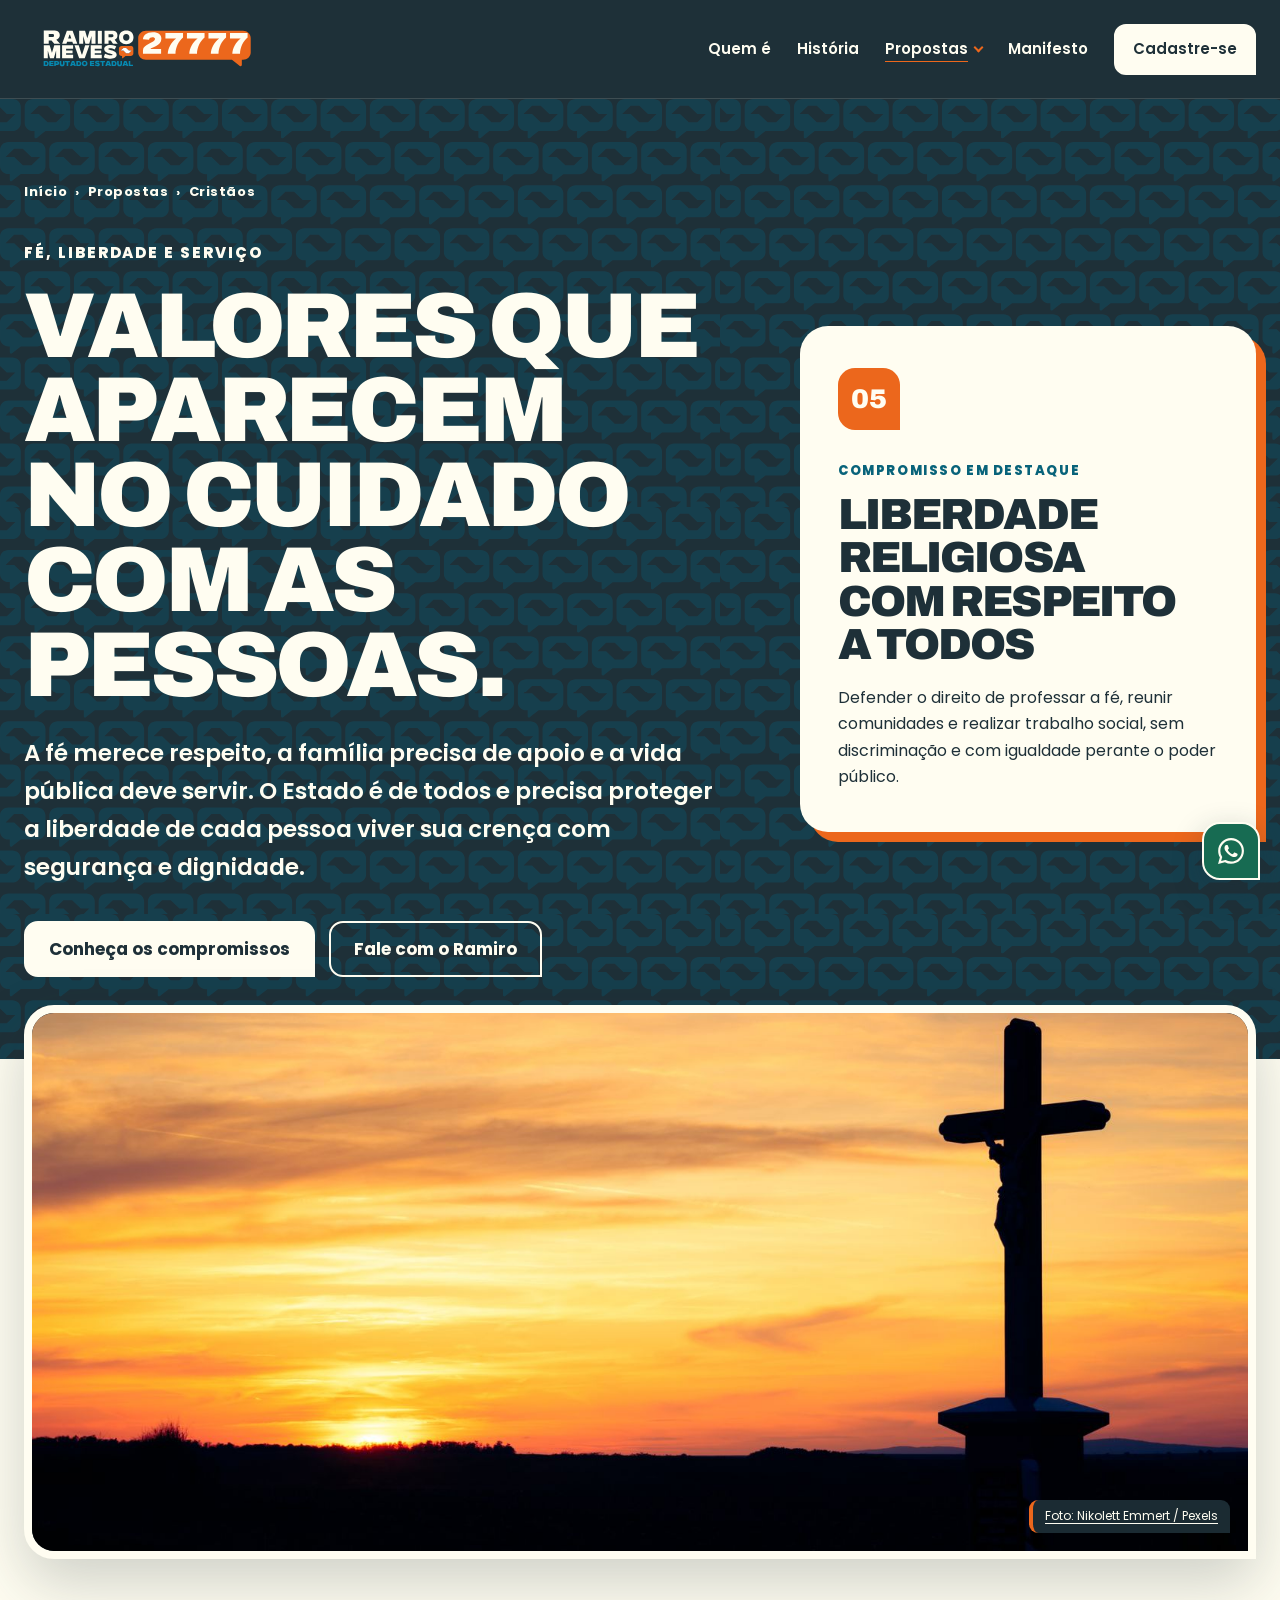
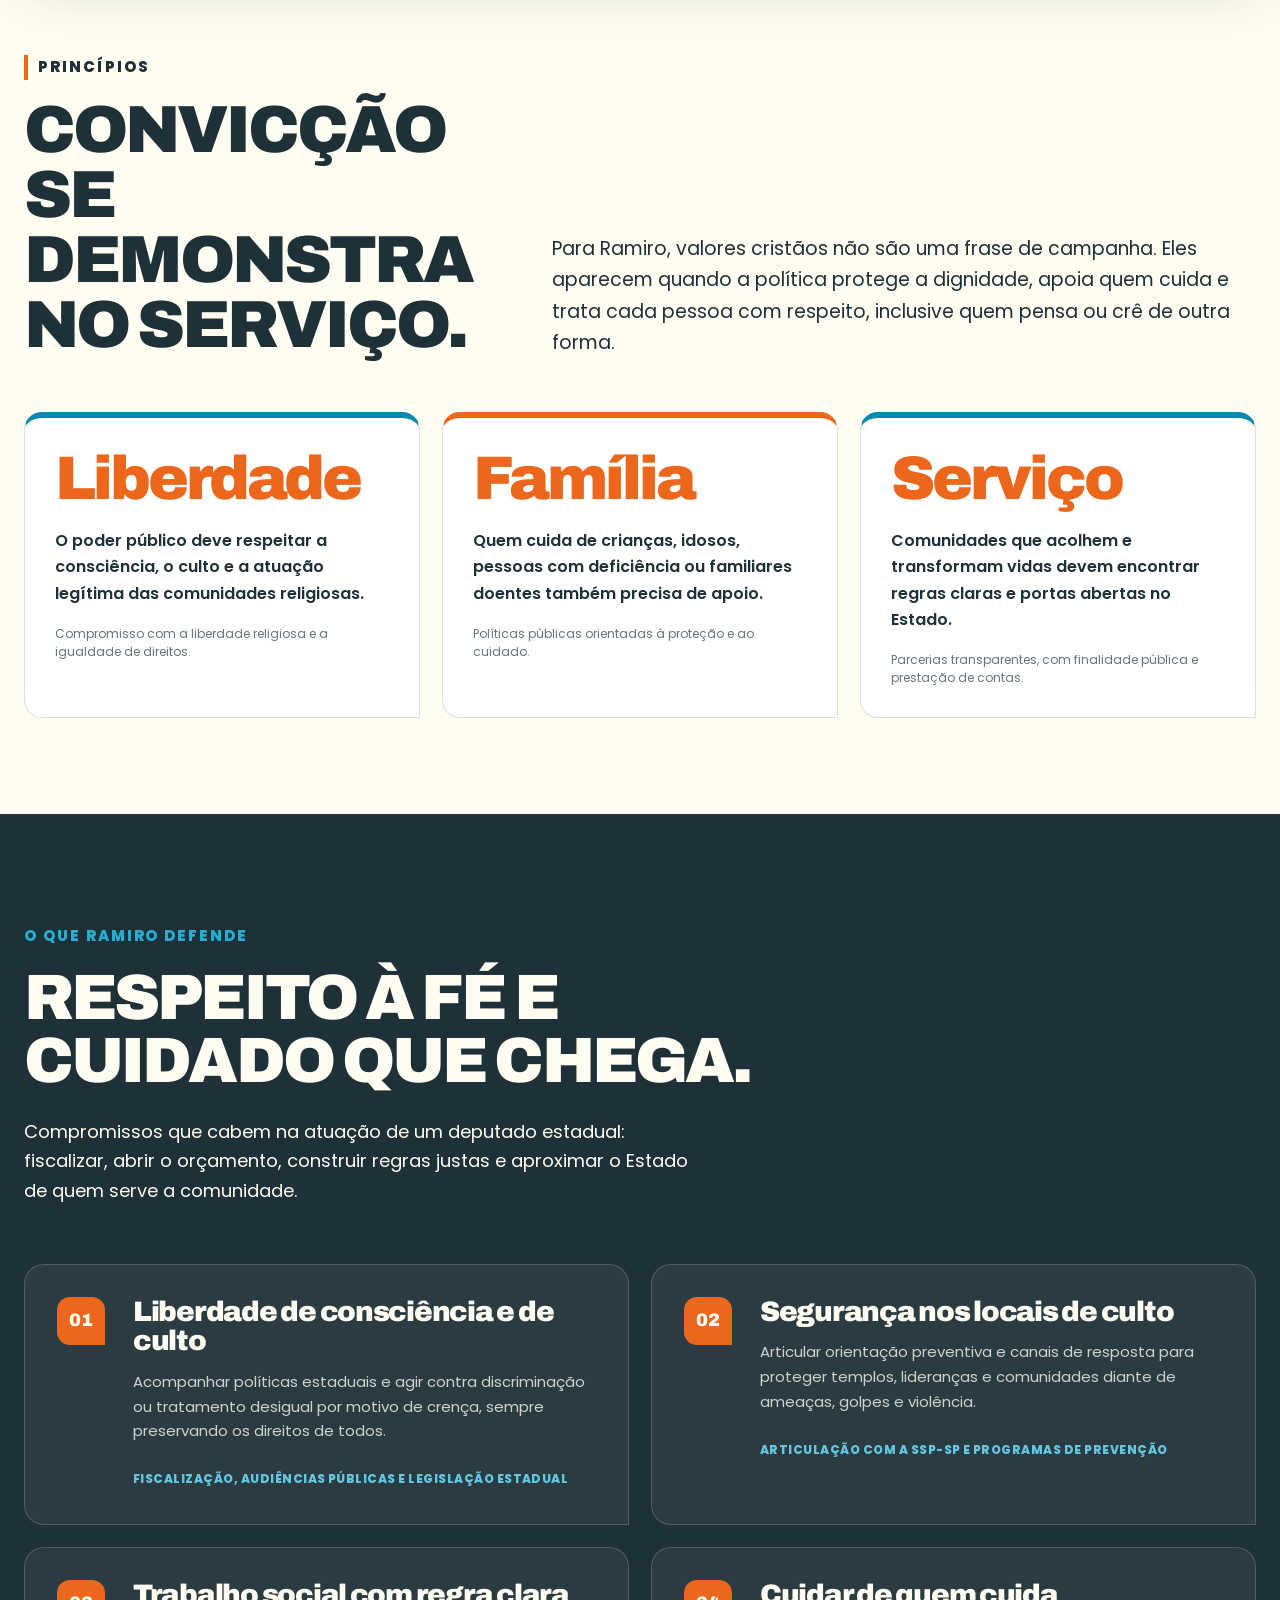
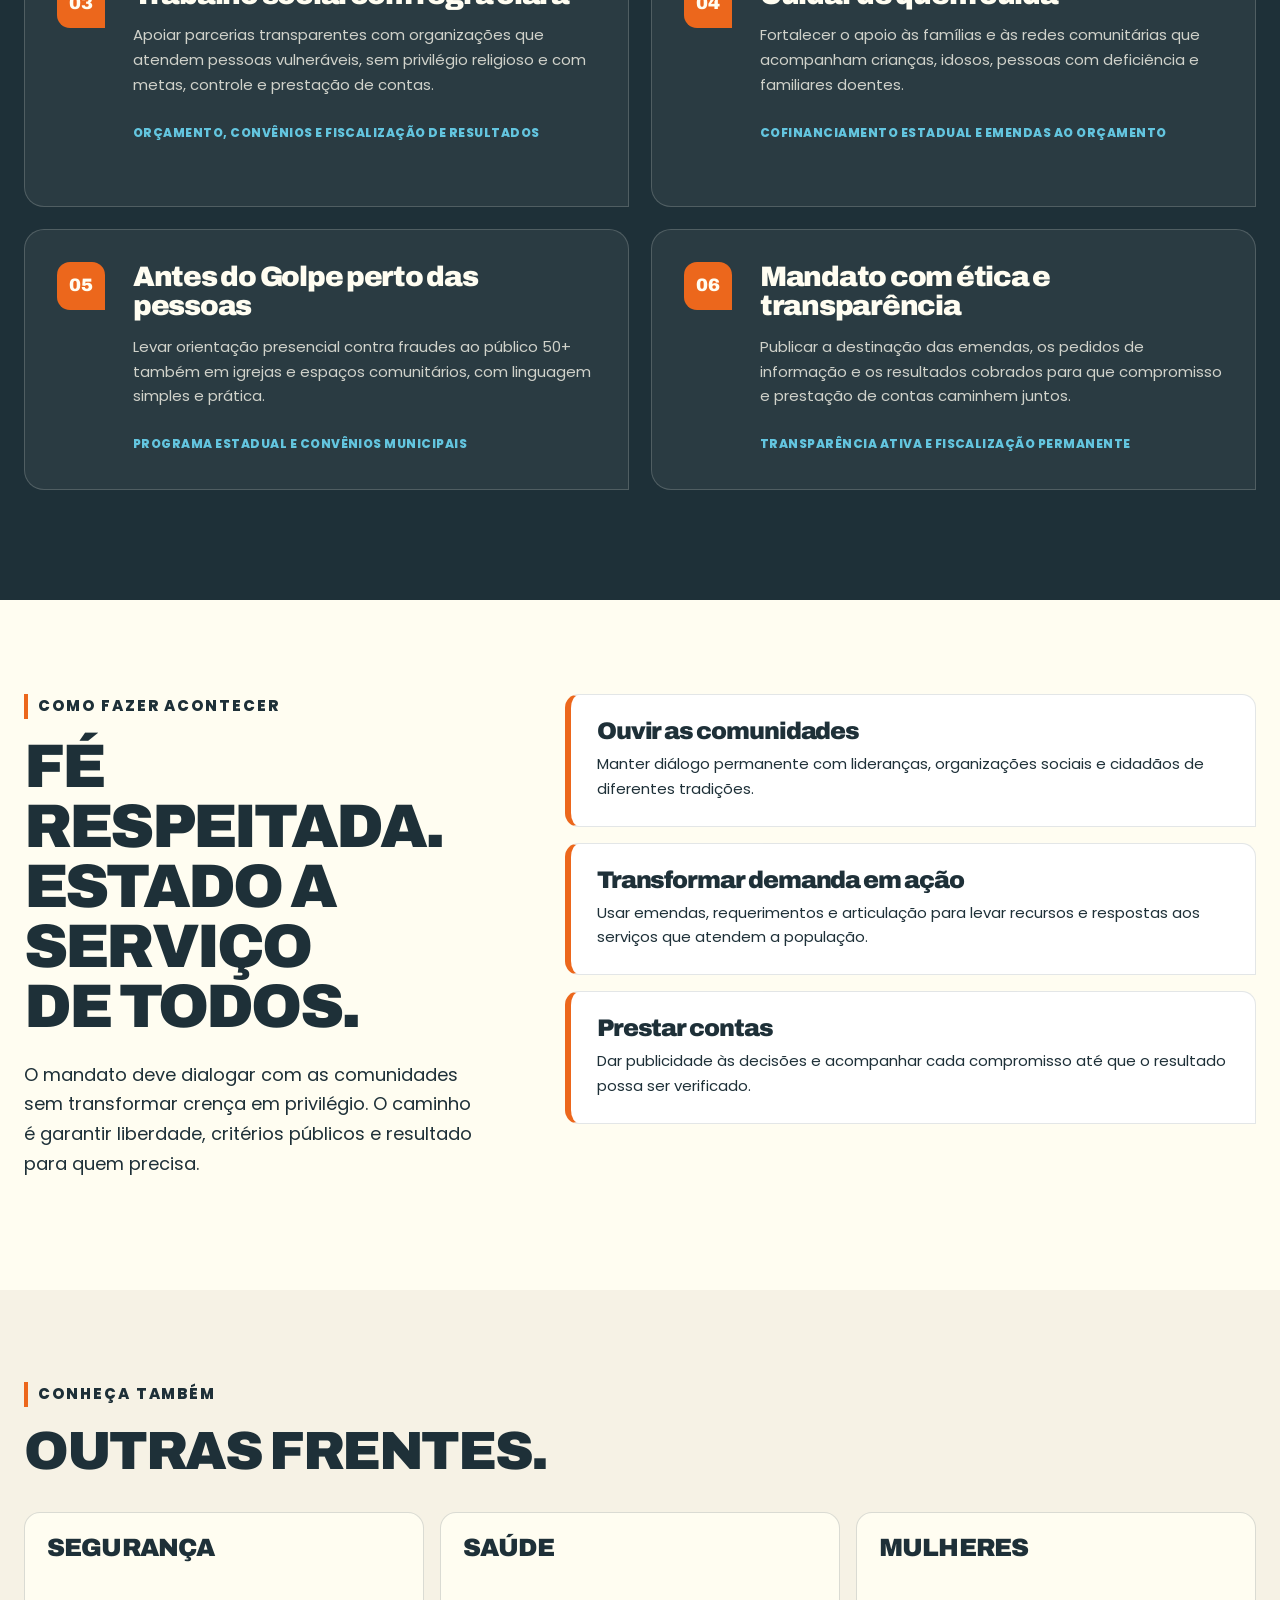
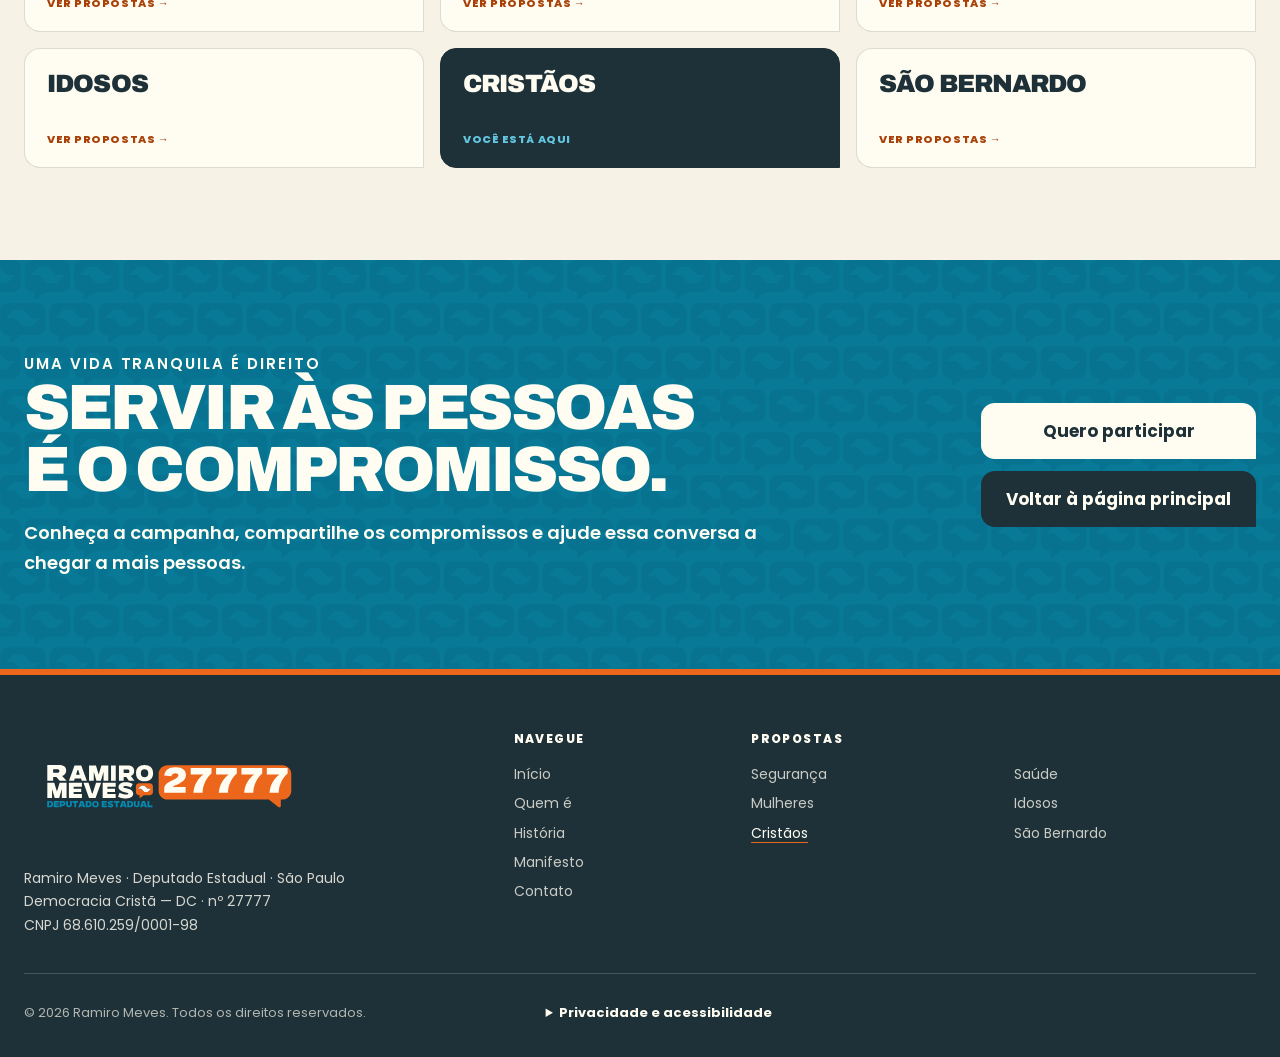
==== commit 40b389fb: "feat: integra LPs na navegacao principal" ====
--- a/propostas/cristaos/index.html
+++ b/propostas/cristaos/index.html
@@ -43,7 +43,7 @@
   <header class="site-header" data-header>
     <div class="site-header__inner">
       <a href="../../" class="site-brand" aria-label="Ramiro Meves 27777 — início"><img src="../../assets/icons/logo-horizontal-01.svg" alt="Ramiro Meves, Deputado Estadual, 27777" width="1350" height="540"></a>
-      <nav class="site-nav" id="menu" aria-label="Navegação principal"><a href="../../#sobre">Quem é</a><a href="../../#trajetoria">História</a><a href="../../#propostas" aria-current="page">Propostas</a><a href="../../#manifesto">Manifesto</a><a class="site-nav__cta" href="../../#cadastro">Cadastre-se</a></nav>
+      <nav class="site-nav" id="menu" aria-label="Navegação principal"><a href="../../#sobre">Quem é</a><a href="../../#trajetoria">História</a><details class="site-nav__dropdown site-nav__dropdown--current"><summary>Propostas</summary><div class="site-nav__submenu"><a href="../../#propostas">Visão geral</a><a href="../seguranca/">Segurança</a><a href="../saude/">Saúde</a><a href="../mulheres/">Mulheres</a><a href="../idosos/">Idosos</a><a href="../cristaos/" aria-current="page">Cristãos</a><a href="../sao-bernardo/">São Bernardo</a></div></details><a href="../../#manifesto">Manifesto</a><a class="site-nav__cta" href="../../#cadastro">Cadastre-se</a></nav>
       <button class="menu-toggle" type="button" aria-label="Abrir menu" aria-expanded="false" aria-controls="menu" data-menu-toggle><img src="../../assets/icons/menu.svg" alt="" width="24" height="24"></button>
     </div>
   </header>
@@ -109,7 +109,7 @@
 
   <a class="whatsapp-float" href="https://wa.me/5511926202727?text=Ol%C3%A1%2C%20quero%20conhecer%20mais%20as%20propostas%20do%20Ramiro%20Meves." target="_blank" rel="noopener" aria-label="Falar com Ramiro Meves pelo WhatsApp"><img src="../../assets/icons/whatsapp-creme.svg" alt="" width="26" height="26"><span>Fale com o Ramiro</span></a>
 
-  <footer class="site-footer"><div class="section-shell site-footer__top"><img src="../../assets/icons/logo-horizontal-01.svg" alt="Ramiro Meves 27777" width="1350" height="540" loading="lazy"><div><p>Ramiro Meves · Deputado Estadual · São Paulo</p><p>Democracia Cristã — DC · nº 27777</p><p>CNPJ 68.610.259/0001-98</p></div></div><div class="section-shell site-footer__bottom"><p>© <span data-year>2026</span> Ramiro Meves. Todos os direitos reservados.</p><details id="privacidade"><summary>Privacidade e acessibilidade</summary><p>Links de WhatsApp e redes sociais levam a serviços externos. Para falar com a campanha, corrigir seus dados ou pedir descadastro, escreva para <a href="mailto:contato@ramiromeves.com.br">contato@ramiromeves.com.br</a>.</p><p>O site foi desenvolvido para navegação por teclado, leitores de tela e ampliação de texto.</p></details></div></footer>
+  <footer class="site-footer"><div class="section-shell site-footer__top"><div class="site-footer__brand"><a href="../../" aria-label="Voltar à página inicial"><img src="../../assets/icons/logo-horizontal-01.svg" alt="Ramiro Meves 27777" width="1350" height="540" loading="lazy"></a><p>Ramiro Meves · Deputado Estadual · São Paulo</p><p>Democracia Cristã — DC · nº 27777</p><p>CNPJ 68.610.259/0001-98</p></div><nav class="site-footer__links" aria-label="Navegação do rodapé"><div><p class="site-footer__label">Navegue</p><div class="site-footer__link-list"><a href="../../">Início</a><a href="../../#sobre">Quem é</a><a href="../../#trajetoria">História</a><a href="../../#manifesto">Manifesto</a><a href="../../#contato">Contato</a></div></div><div><p class="site-footer__label">Propostas</p><div class="site-footer__proposal-list"><a href="../seguranca/">Segurança</a><a href="../saude/">Saúde</a><a href="../mulheres/">Mulheres</a><a href="../idosos/">Idosos</a><a href="../cristaos/" aria-current="page">Cristãos</a><a href="../sao-bernardo/">São Bernardo</a></div></div></nav></div><div class="section-shell site-footer__bottom"><p>© <span data-year>2026</span> Ramiro Meves. Todos os direitos reservados.</p><details id="privacidade"><summary>Privacidade e acessibilidade</summary><p>Links de WhatsApp e redes sociais levam a serviços externos. Para falar com a campanha, corrigir seus dados ou pedir descadastro, escreva para <a href="mailto:contato@ramiromeves.com.br">contato@ramiromeves.com.br</a>.</p><p>O site foi desenvolvido para navegação por teclado, leitores de tela e ampliação de texto.</p></details></div></footer>
 
   <script src="../../script.js" defer></script>
 </body>
--- a/style.css
+++ b/style.css
@@ -51,7 +51,7 @@
   --blue: #0788AF;
   --slate: #1E3038;
   --cream: #FFFDF1;
-  --white: #FFFDF1;
+  --white: #FFFFFF;
   --shell: 1240px;
   --header-height: 76px;
   --shadow-hard: 8px 8px 0 rgba(30, 48, 56, .12);
@@ -271,6 +271,100 @@
   text-underline-offset: 7px;
 }
 
+.site-nav__dropdown {
+  position: relative;
+}
+
+.site-nav__dropdown summary {
+  display: flex;
+  align-items: center;
+  gap: 7px;
+  color: var(--cream);
+  cursor: pointer;
+  font-size: 15px;
+  font-weight: 600;
+  list-style: none;
+}
+
+.site-nav__dropdown summary::-webkit-details-marker { display: none; }
+
+.site-nav__dropdown summary::after {
+  content: '';
+  width: 7px;
+  height: 7px;
+  border-right: 2px solid var(--orange);
+  border-bottom: 2px solid var(--orange);
+  transform: translateY(-2px) rotate(45deg);
+  transition: transform .2s ease;
+}
+
+.site-nav__dropdown[open] summary::after {
+  transform: translateY(2px) rotate(225deg);
+}
+
+.site-nav__dropdown summary:hover,
+.site-nav__dropdown summary:focus-visible,
+.site-nav__dropdown--current summary {
+  text-decoration: underline;
+  text-decoration-color: var(--orange);
+  text-underline-offset: 7px;
+}
+
+.site-nav__submenu {
+  position: absolute;
+  top: calc(100% + 18px);
+  left: 50%;
+  width: min(560px, calc(100vw - 48px));
+  padding: 14px;
+  display: grid;
+  grid-template-columns: repeat(2, minmax(0, 1fr));
+  gap: 7px;
+  color: var(--slate);
+  background: var(--cream);
+  border: 1px solid rgba(30, 48, 56, .16);
+  border-radius: 18px 18px 0 18px;
+  box-shadow: 0 22px 54px rgba(0, 0, 0, .26);
+  transform: translateX(-50%);
+}
+
+.site-nav__submenu::before {
+  content: '';
+  position: absolute;
+  top: -7px;
+  left: 50%;
+  width: 14px;
+  height: 14px;
+  background: var(--cream);
+  border-top: 1px solid rgba(30, 48, 56, .16);
+  border-left: 1px solid rgba(30, 48, 56, .16);
+  transform: translateX(-50%) rotate(45deg);
+}
+
+.site-nav__submenu a {
+  position: relative;
+  z-index: 1;
+  min-height: 46px;
+  display: flex;
+  align-items: center;
+  padding: 11px 13px;
+  color: var(--slate);
+  border-radius: 10px 10px 0 10px;
+  font-size: 14px;
+  font-weight: 700;
+}
+
+.site-nav__submenu a:hover,
+.site-nav__submenu a:focus-visible,
+.site-nav__submenu a[aria-current='page'] {
+  color: var(--slate);
+  background: rgba(7, 136, 175, .12);
+}
+
+.site-nav__submenu a:first-child {
+  color: #8B3508;
+  background: rgba(225, 86, 12, .1);
+}
+
 .site-nav .site-nav__cta {
   padding: 11px 17px;
   color: var(--slate);
@@ -1393,6 +1487,7 @@
 .topic-method__steps article {
   padding: 24px 26px;
   background: var(--white);
+  border: 1px solid rgba(30, 48, 56, .12);
   border-left: 6px solid var(--orange);
   border-radius: 14px 14px 0 14px;
 }
@@ -2107,21 +2202,65 @@
 }
 
 .site-footer__top {
-  display: flex;
-  align-items: center;
-  justify-content: space-between;
-  gap: 48px;
+  display: grid;
+  grid-template-columns: minmax(260px, .72fr) minmax(0, 1.28fr);
+  align-items: start;
+  gap: 72px;
   padding-bottom: 36px;
   border-bottom: 1px solid rgba(255, 253, 241, .18);
 }
 
-.site-footer__top > img { width: 290px; }
-
-.site-footer__top p {
+.site-footer__brand img {
+  width: 290px;
+  height: auto;
+  margin-bottom: 22px;
+}
+
+.site-footer__brand p {
   margin: 0;
   color: rgba(255, 253, 241, .82);
   font-size: 14px;
-  text-align: right;
+}
+
+.site-footer__links {
+  display: grid;
+  grid-template-columns: minmax(150px, .55fr) minmax(0, 1.45fr);
+  gap: 46px;
+}
+
+.site-footer__label {
+  margin: 0 0 15px;
+  color: var(--cream);
+  font-size: 12px;
+  font-weight: 800;
+  letter-spacing: .12em;
+  text-transform: uppercase;
+}
+
+.site-footer__link-list,
+.site-footer__proposal-list {
+  display: grid;
+  gap: 9px 20px;
+}
+
+.site-footer__proposal-list {
+  grid-template-columns: repeat(2, minmax(0, 1fr));
+}
+
+.site-footer__links a {
+  width: fit-content;
+  color: rgba(255, 253, 241, .76);
+  font-size: 14px;
+  line-height: 1.45;
+}
+
+.site-footer__links a:hover,
+.site-footer__links a:focus-visible,
+.site-footer__links a[aria-current='page'] {
+  color: var(--cream);
+  text-decoration: underline;
+  text-decoration-color: var(--orange);
+  text-underline-offset: 4px;
 }
 
 .site-footer__bottom {
@@ -2204,11 +2343,44 @@
 
   .site-nav.open { display: flex; }
 
-  .site-nav > a {
+  .site-nav > a,
+  .site-nav__dropdown > summary {
     min-height: 52px;
     padding: 14px 0;
     border-bottom: 1px solid rgba(255, 253, 241, .12);
     font-size: 16px;
+  }
+
+  .site-nav__dropdown { border-bottom: 1px solid rgba(255, 253, 241, .12); }
+
+  .site-nav__dropdown > summary { border-bottom: 0; }
+
+  .site-nav__submenu {
+    position: static;
+    width: 100%;
+    padding: 0 0 14px;
+    grid-template-columns: repeat(2, minmax(0, 1fr));
+    color: var(--cream);
+    background: transparent;
+    border: 0;
+    border-radius: 0;
+    box-shadow: none;
+    transform: none;
+  }
+
+  .site-nav__submenu::before { display: none; }
+
+  .site-nav__submenu a,
+  .site-nav__submenu a:first-child {
+    color: var(--cream);
+    background: rgba(255, 253, 241, .07);
+  }
+
+  .site-nav__submenu a:hover,
+  .site-nav__submenu a:focus-visible,
+  .site-nav__submenu a[aria-current='page'] {
+    color: var(--cream);
+    background: rgba(37, 174, 211, .2);
   }
 
   .site-nav .site-nav__cta {
@@ -2260,6 +2432,8 @@
     grid-template-columns: 1fr;
     gap: 20px;
   }
+
+  .site-footer__top { grid-template-columns: 1fr; gap: 40px; }
 }
 
 @media (max-width: 720px) {
@@ -2404,15 +2578,17 @@
 
   .site-footer__top {
     align-items: flex-start;
-    flex-direction: column;
-  }
-
-  .site-footer__top p { text-align: left; }
+  }
+
+  .site-footer__links { grid-template-columns: 1fr; gap: 30px; }
+  .site-footer__proposal-list { grid-template-columns: 1fr 1fr; }
   .whatsapp-float { display: none; }
 }
 
 @media (max-width: 430px) {
   .site-brand img { width: 178px; }
+  .site-nav__submenu,
+  .site-footer__proposal-list { grid-template-columns: 1fr; }
   .campaign-kicker { font-size: 13px; }
 
   .campaign-hero__proof {
